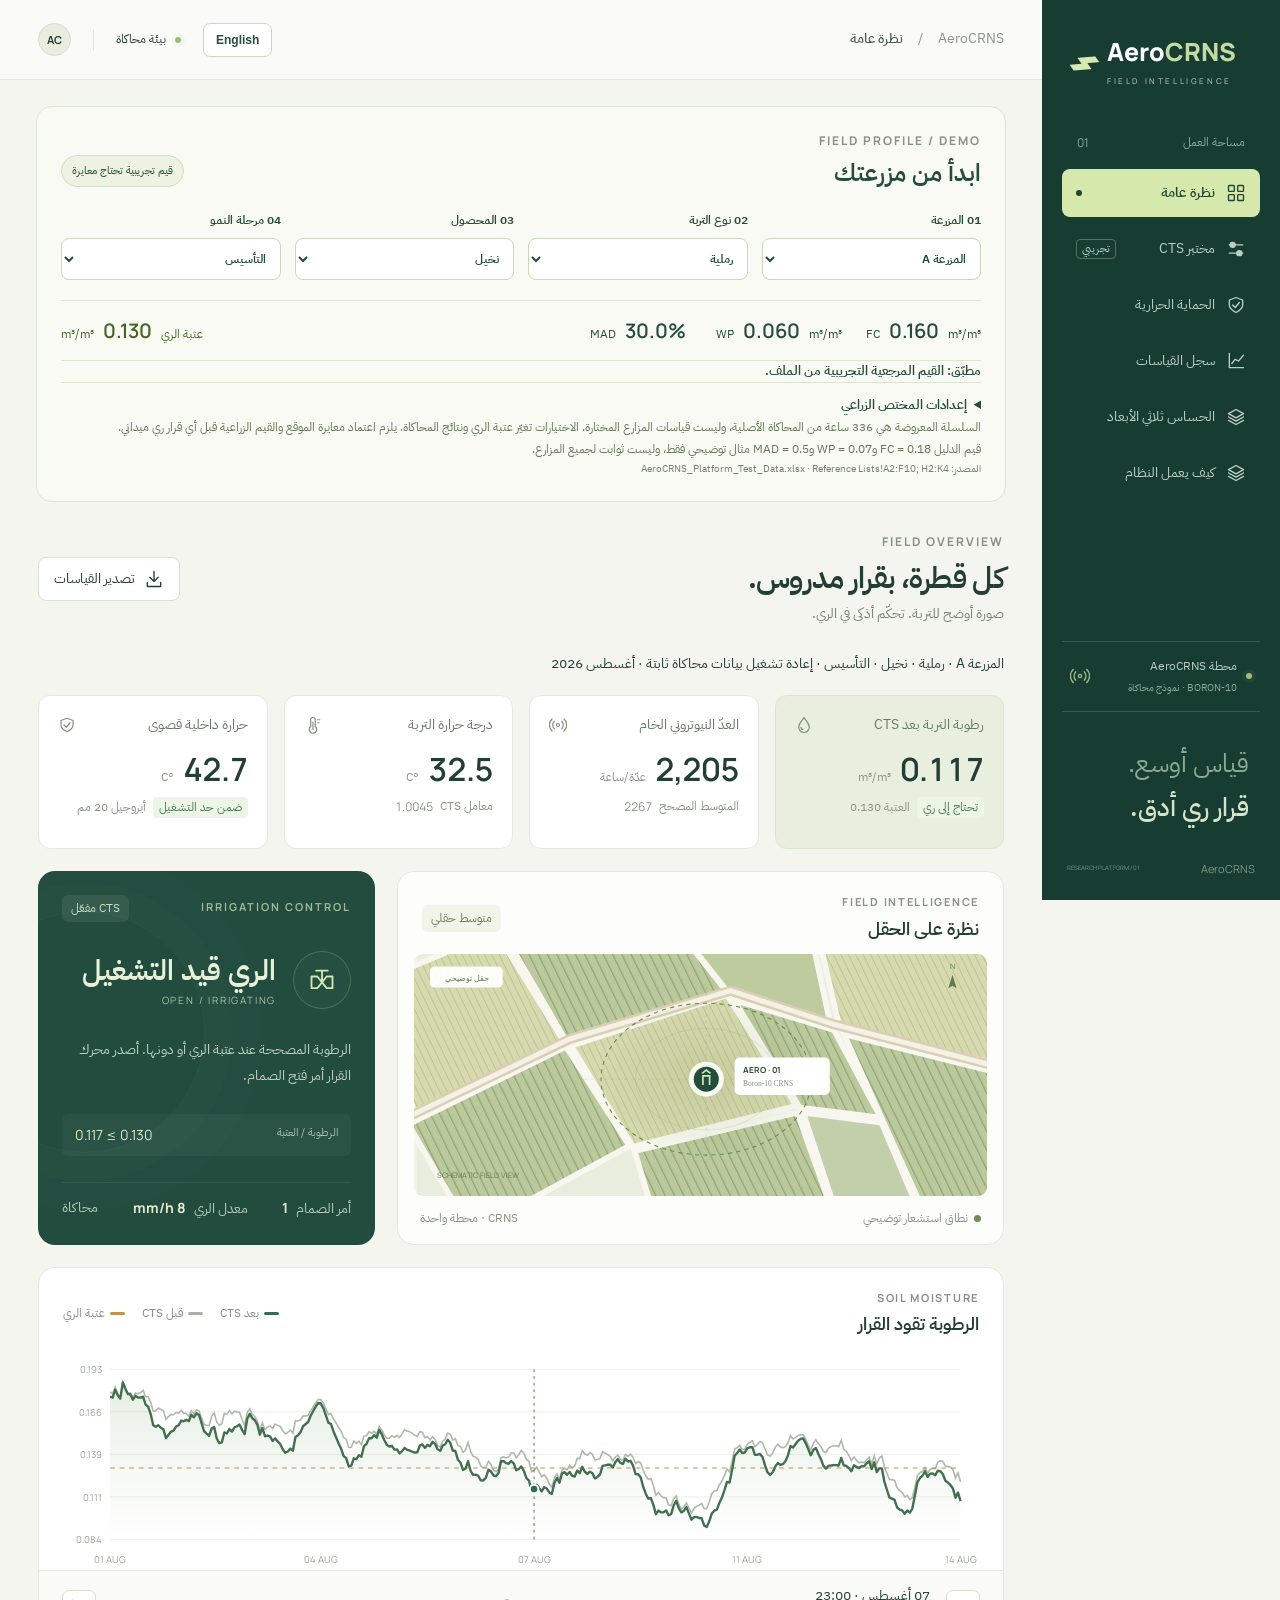
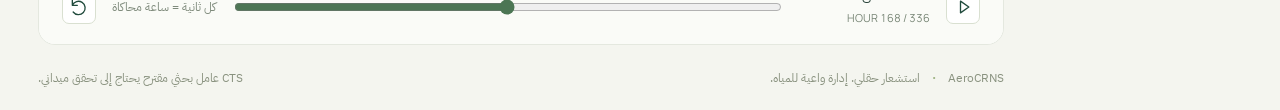
==== platform/index.html @ 58ebf9c6 "Add editable farm soil crop and growth-stage demo profiles" ====
<!DOCTYPE html>
<html lang="ar" dir="rtl">
<head>
<meta charset="UTF-8"><meta name="viewport" content="width=device-width, initial-scale=1.0">
<meta name="theme-color" content="#173e35"><meta name="description" content="AeroCRNS — منصة محاكاة رطوبة التربة، تصحيح CTS، والحماية الحرارية والتحكم الذكي في الري.">
<title>AeroCRNS — غرفة التحكم</title>
<link rel="icon" type="image/svg+xml" href="data:image/svg+xml,%3Csvg xmlns='http://www.w3.org/2000/svg' viewBox='0 0 64 64'%3E%3Crect width='64' height='64' rx='16' fill='%23173e35'/%3E%3Cpath d='M17 44C15 20 37 13 49 15C50 34 36 46 17 44Z' fill='%23c0d893'/%3E%3Cpath d='M16 49L39 26' stroke='%23f6f6ee' stroke-width='3'/%3E%3C/svg%3E">
<link rel="stylesheet" href="style.css"><link rel="stylesheet" href="views.css"><link rel="stylesheet" href="refinements.css">
<link rel="stylesheet" href="i18n.css?v=20260917">
<script src="data.js" defer></script><script src="model.js" defer></script><script src="app.js?v=agronomy-20261006" defer></script>
<link rel="stylesheet" href="agronomy.css?v=20261006">
<script src="agronomy-data.js" defer></script><script src="agronomy.js?v=20261006" defer></script>
<script src="i18n.js?v=agronomy-20261006" defer></script>
</head>
<body>
<aside class="sidebar">
  <a href="#overview" class="brand" aria-label="AeroCRNS الرئيسية"><span class="brand-mark">⌁</span><span dir="ltr">Aero<span>CRNS</span><small>FIELD INTELLIGENCE</small></span></a>
  <div class="workspace-label">مساحة العمل <span>01</span></div>
  <nav aria-label="القائمة الرئيسية">
    <a href="#overview" data-view="overview" class="active"><i data-icon="grid"></i>نظرة عامة<span class="nav-dot"></span></a>
    <a href="#cts" data-view="cts"><i data-icon="sliders"></i>مختبر CTS<span class="tiny-tag">تجريبي</span></a>
    <a href="#thermal" data-view="thermal"><i data-icon="shield"></i>الحماية الحرارية</a>
    <a href="#records" data-view="records"><i data-icon="chart"></i>سجل القياسات</a>
    <a href="#method" data-view="method"><i data-icon="layers"></i>كيف يعمل النظام</a>
  </nav>
  <div class="sidebar-bottom"><div class="sensor-mini"><span class="status-dot"></span><div>محطة AeroCRNS<small>BORON-10 · نموذج محاكاة</small></div><i data-icon="radio"></i></div><p>قياس أوسع.<br><strong>قرار ري أدق.</strong></p><div class="side-foot">AeroCRNS <span>RESEARCH PLATFORM / 01</span></div></div>
</aside>
<div class="shell">
  <header class="topbar"><div class="breadcrumb"><a href="../" aria-label="AeroCRNS website">AeroCRNS</a> <span>/</span> <strong id="crumb">نظرة عامة</strong></div><div class="top-actions"><button id="language-toggle" class="language-toggle" data-i18n-ignore lang="en" aria-label="التبديل إلى الإنجليزية">English</button><span class="simulation-badge"><span class="status-dot"></span>بيئة محاكاة</span><span class="top-divider"></span><span class="avatar">AC</span></div></header>
  <main id="main"><div class="page-heading"><div><p class="eyebrow">FIELD OVERVIEW</p><h1>كل قطرة، بقرار مدروس.</h1><p class="muted">صورة أوضح للتربة. تحكّم أذكى في الري.</p></div><button class="btn" id="export"><i data-icon="download"></i>تصدير القياسات</button></div>
  <div class="context-bar"><div><i data-icon="pin"></i><strong>الحقل التجريبي 01</strong><span class="subtle">تربة رملية طميية · برسيم</span></div><span class="mono">01 — 14 AUG 2026</span></div>
  <section class="metrics" id="metrics"></section>
  <div class="overview-grid"><section class="panel map-panel"><div class="panel-head"><div><p class="eyebrow">FIELD INTELLIGENCE</p><h2>نظرة على الحقل</h2></div><span class="pill">متوسط حقلي</span></div><div id="field-map"></div><div class="map-bottom"><span><b class="legend-dot"></b>نطاق استشعار توضيحي</span><span>CRNS · محطة واحدة</span></div></section><section id="valve" class="valve-card"></section></div>
  <section class="panel trend-panel"><div class="panel-head"><div><p class="eyebrow">SOIL MOISTURE</p><h2>الرطوبة تقود القرار</h2></div><div class="chart-key"><span><b style="background:#376b57"></b>بعد CTS</span><span><b style="background:#a9b2a4"></b>قبل CTS</span><span><b style="background:#c3924e"></b>عتبة الري</span></div></div><div id="chart"></div><div id="timeline"></div></section>
  </main>
  <footer><span>AeroCRNS <b>·</b> استشعار حقلي. إدارة واعية للمياه.</span><span>CTS عامل بحثي مقترح يحتاج إلى تحقق ميداني.</span></footer>
</div>
<div id="toast" role="status"></div>
</body></html>
---- platform/style.css ----
@import url('https://fonts.googleapis.com/css2?family=IBM+Plex+Sans+Arabic:wght@400;450;500;600;700&family=Manrope:wght@400;500;600;700;800&display=swap');
:root{--bg:#f4f5ef;--paper:#fff;--ink:#233e35;--muted:#7a837b;--green:#214b3d;--line:#e4e8df;--lime:#d5e9ac;--sand:#e9e4d2;--orange:#b8813d;--radius:17px}
*{box-sizing:border-box}body{margin:0;background:var(--bg);color:var(--ink);font-family:'IBM Plex Sans Arabic',Tahoma,sans-serif;font-size:16px;line-height:1.6}button,input,select{font:inherit}button,a,input,select{-webkit-tap-highlight-color:transparent}button,a{touch-action:manipulation}button{cursor:pointer}a{color:inherit;text-decoration:none}button:focus-visible,a:focus-visible,input:focus-visible,select:focus-visible{outline:3px solid #a6c575;outline-offset:4px}button{border:0}button:disabled{opacity:.45;cursor:default}svg{vertical-align:middle}.icon{width:20px;height:20px;fill:none;stroke:currentColor;stroke-width:1.6;stroke-linecap:round;stroke-linejoin:round;flex-shrink:0}h1,h2,h3,p{margin:0}h1{font-size:30px;font-weight:600;letter-spacing:-.7px;line-height:1.5}h2{font-size:20px;font-weight:600}h3{font-size:17px;font-weight:600}.muted,.subtle{color:var(--muted)}.mono,.number{font-family:Manrope,'IBM Plex Sans Arabic',sans-serif;direction:ltr;display:inline-block;font-variant-numeric:tabular-nums}.eyebrow{font-family:Manrope,sans-serif;font-size:11px;font-weight:700;letter-spacing:2px;color:#859184;margin-bottom:4px}.sidebar{width:238px;background:#173d33;color:#bdcfc4;position:fixed;right:0;top:0;bottom:0;z-index:20;padding:37px 20px 22px;display:flex;flex-direction:column}.brand{display:flex;align-items:center;gap:10px;margin:0 5px 47px;direction:ltr;color:white;font-family:Manrope,sans-serif;font-weight:800;font-size:25px;line-height:1.2}.brand>span>span{color:#c2dba2}.brand small{display:block;font-size:8px;letter-spacing:2.6px;font-weight:500;margin-top:9px;color:#a4baaa}.brand-mark{font-size:49px;line-height:1;transform:rotate(-35deg);color:#d7e8b3}.workspace-label{font-size:12px;padding:0 15px 17px;color:#8fa99a;display:flex;justify-content:space-between}.workspace-label span{font-family:Manrope}.sidebar nav{display:grid;gap:8px}.sidebar nav a{display:flex;align-items:center;gap:11px;min-height:48px;padding:11px 14px;font-size:14px;border-radius:8px;transition:.2s}.sidebar nav a:hover{background:#ffffff0c;color:white}.sidebar nav a.active{background:#d5e9ac;color:#23432f;font-weight:600}.nav-dot{width:6px;height:6px;border-radius:50%;background:#23432f;margin-right:auto}.tiny-tag{font-size:10px;border:1px solid #547362;border-radius:4px;padding:0 5px;margin-right:auto;white-space:nowrap}.sidebar-bottom{margin-top:auto;padding-top:38px}.sensor-mini{display:flex;gap:9px;align-items:center;padding:15px 8px;border-top:1px solid #3b594b;border-bottom:1px solid #3b594b;font-size:13px}.sensor-mini small{display:block;font-size:9px;color:#8eaa98;margin-top:4px}.sensor-mini>.icon{margin-right:auto;color:#a0ba87}.status-dot{width:6px;height:6px;border-radius:50%;background:#9cbe76;display:inline-block;box-shadow:0 0 0 4px #9cbe7611;flex-shrink:0}.sidebar-bottom p{font-size:26px;line-height:1.7;color:#8ca894;padding:30px 11px}.sidebar-bottom p strong{color:#d6e3c6;font-weight:500}.side-foot{font-family:Manrope;font-size:11px;display:flex;justify-content:space-between;color:#7b9a86;padding:0 5px}.side-foot span{font-size:6px;padding-top:4px}.shell{margin-right:238px}.topbar{height:80px;border-bottom:1px solid var(--line);padding:0 38px;display:flex;justify-content:space-between;align-items:center;background:#fafbf7}.breadcrumb{font-size:13px;color:#8a9389;display:flex;gap:15px}.breadcrumb strong{color:#425749;font-weight:500}.top-actions{display:flex;align-items:center;gap:22px}.simulation-badge{font-size:12px;display:flex;gap:9px;align-items:center}.top-divider{height:22px;width:1px;background:var(--line)}.avatar{background:#e9eddf;width:33px;height:33px;border:1px solid #d5ddce;border-radius:50%;display:grid;place-items:center;font-size:11px;font-family:Manrope;font-weight:700}main{max-width:1640px;margin:auto;padding:30px 38px 0}.page-heading{display:flex;align-items:center;justify-content:space-between;gap:15px;margin-bottom:27px}.page-heading .muted{font-size:14px;margin-top:3px}.btn{display:inline-flex;align-items:center;justify-content:center;gap:9px;background:white;border:1px solid #d9e0d4;border-radius:8px;padding:10px 15px;color:var(--ink);font-size:13px;white-space:nowrap;transition:.2s}.btn:hover{background:#edf2e6;border-color:#b6c6a4}.btn.primary{background:var(--green);color:white;border-color:var(--green)}.context-bar{display:flex;align-items:center;justify-content:space-between;font-size:13px;margin-bottom:20px;gap:12px}.context-bar>div{display:flex;align-items:center;gap:10px}.context-bar strong{font-weight:600}.context-bar .subtle{margin-right:10px}.context-bar .mono{font-size:11px;color:#7f8b7d;letter-spacing:.8px}.metrics{display:grid;grid-template-columns:repeat(4,minmax(0,1fr));gap:16px;margin-bottom:22px}.metric{background:#fff;border:1px solid var(--line);border-radius:12px;padding:18px 19px 15px;min-height:141px}.metric-top{display:flex;justify-content:space-between;align-items:center;font-size:13px;color:#687968;gap:8px}.metric-top .icon{width:18px;height:18px;color:#819375}.metric-value{display:flex;align-items:baseline;gap:9px;margin:9px 0 5px}.metric-value .number{font-size:32px;line-height:1.2;font-weight:600;letter-spacing:-1px}.metric-value small{font-size:12px;color:#899483}.metric-foot{font-size:11px;color:#899483;display:flex;gap:7px;align-items:center}.metric-foot em{font-style:normal;color:#4b795c;background:#edf5e6;border-radius:4px;padding:1px 6px;font-size:10px}.metric.featured{background:#e9efdf;border-color:#dce5cf}.panel{background:var(--paper);border:1px solid var(--line);border-radius:var(--radius);overflow:hidden}.panel-head{padding:21px 24px 16px;display:flex;align-items:center;justify-content:space-between;gap:15px}.panel-head h2{font-size:18px}.panel-head .eyebrow{font-size:10px;letter-spacing:1.7px}.pill{font-size:11px;padding:4px 9px;background:#f0f4e9;color:#6d815b;border-radius:6px;white-space:nowrap}.overview-grid{display:grid;grid-template-columns:minmax(0,1.8fr) minmax(280px,1fr);gap:22px;margin-bottom:22px}.map-panel{background:#fdfefb}.map-panel .panel-head{padding-bottom:10px}#field-map{height:242px;position:relative;background:#f2f4e9;overflow:hidden;margin:0 16px;border-radius:9px}#field-map>svg{height:100%;width:100%}.map-bottom{padding:13px 22px 16px;display:flex;justify-content:space-between;gap:10px;font-size:10px;color:#89917f}.map-bottom>span:first-child{display:flex;align-items:center;gap:6px}.legend-dot{width:7px;height:7px;background:#708c53;border-radius:50%}.valve-card{background:#214c3e;color:#fff;border-radius:var(--radius);padding:24px;position:relative;overflow:hidden;display:flex;flex-direction:column;justify-content:space-between}.valve-card:before{content:'';position:absolute;left:-75px;top:40px;width:240px;height:240px;border:1px solid #ffffff0b;border-radius:50%;box-shadow:0 0 0 28px #ffffff03,0 0 0 58px #ffffff02;pointer-events:none}.valve-head{display:flex;justify-content:space-between;align-items:center}.valve-head .eyebrow{color:#9fb797;font-size:10px}.valve-head .pill{background:#ffffff12;color:#c9ddbc}.valve-main{display:flex;align-items:center;gap:17px;margin:20px 0}.valve-symbol{height:58px;width:58px;border:1px solid #a7c8a344;display:grid;place-items:center;border-radius:50%;background:#ffffff05}.valve-symbol .icon{width:28px;height:28px;color:#d3e6b4}.valve-main h2{font-size:29px;color:#e8f0d7;line-height:1.4}.valve-main p{font-family:Manrope;font-size:10px;letter-spacing:1.8px;color:#a9c3af}.valve-reason{font-size:12px;line-height:1.9;color:#c1d1bf;margin-bottom:15px}.valve-equation{display:flex;justify-content:space-between;font-family:Manrope;background:#ffffff0a;padding:10px 13px;border-radius:6px;font-size:14px;color:#dceac9}.valve-equation small{font-family:'IBM Plex Sans Arabic';font-size:11px;color:#a5bdab}.valve-foot{display:flex;justify-content:space-between;gap:10px;margin-top:16px;padding-top:14px;border-top:1px solid #ffffff16;font-size:11px;color:#b7cbb7}.valve-foot b{color:#e3edcf;font-family:Manrope;margin-right:5px}.trend-panel{margin-bottom:24px}.chart-key{display:flex;gap:17px;font-size:11px;color:#85907e}.chart-key span{display:flex;align-items:center;gap:5px}.chart-key b{width:15px;height:3px;border-radius:2px}.chart-wrap{position:relative;margin:0 20px;direction:ltr}.chart-wrap svg{width:100%;height:215px;display:block}.chart-tip{position:absolute;top:15px;right:30px;font-size:12px;color:var(--ink);background:#fff;border:1px solid #dbe4d4;padding:9px;border-radius:8px;pointer-events:none;box-shadow:0 5px 20px #23432f12;direction:rtl;z-index:2}.timeline{background:#fafbf7;border-top:1px solid var(--line);padding:14px 23px;display:flex;gap:16px;align-items:center}.icon-btn{width:34px;height:34px;border:1px solid #d9e0d1;display:grid;place-items:center;background:#fff;color:var(--green);border-radius:7px;flex-shrink:0}.timeline input{flex:1;min-width:40px;accent-color:#4c7654;direction:ltr}.timeline-label{font-size:11px;white-space:nowrap;min-width:130px}.timeline-label .mono{font-size:11px;color:#788676}.timeline small{font-size:10px;color:#7f8b7c;white-space:nowrap}footer{max-width:1640px;margin:auto;padding:0 38px 22px;display:flex;justify-content:space-between;gap:20px;font-size:10px;color:#89927f}footer b{padding:0 9px;color:#9db282}#toast{position:fixed;bottom:25px;left:25px;z-index:100;padding:14px 20px;color:white;background:#173e35;border:1px solid #668b64;border-radius:10px;font-size:14px;box-shadow:0 8px 30px #173e3522;opacity:0;transform:translateY(20px);transition:.2s;pointer-events:none}#toast.show{opacity:1;transform:translateY(0)}
@media(min-width:1600px){main{padding-top:36px}.metric{min-height:154px}#field-map{height:290px}.chart-wrap svg{height:245px}}
@media(max-width:1150px){.sidebar{width:210px;padding-left:14px;padding-right:14px}.shell{margin-right:210px}main{padding:25px 25px 0}.topbar{padding:0 25px}.overview-grid{grid-template-columns:1.35fr 1fr}.metric{padding:15px 13px}.metric-value .number{font-size:28px}.metric-top{font-size:12px}.valve-card{padding:20px}footer{padding:0 25px 22px}.context-bar .subtle{display:none}}
@media(max-width:850px){.sidebar{width:78px;padding:24px 10px}.brand{font-size:0;margin:0 auto 35px}.brand small,.brand>span:nth-child(2),.workspace-label,.sidebar nav a span,.sidebar-bottom{display:none}.brand-mark{font-size:40px}.sidebar nav a{font-size:0;justify-content:center;padding:14px 10px}.sidebar nav a .icon{width:23px;height:23px}.shell{margin-right:78px}.metrics{grid-template-columns:repeat(2,1fr)}.overview-grid{grid-template-columns:1.3fr 1fr;gap:15px}.valve-card{padding:17px}.valve-main{gap:10px}.valve-main h2{font-size:23px}.valve-symbol{width:46px;height:46px}.panel-head{padding:18px}.chart-key{gap:10px}.timeline small{display:none}h1{font-size:27px}}
@media(max-width:640px){body{padding-bottom:66px}.sidebar{width:auto;left:0;top:auto;bottom:0;height:64px;padding:4px 6px;border-top:1px solid #365748}.brand{display:none}.sidebar nav{display:flex;justify-content:space-around;width:100%;gap:0}.sidebar nav a{flex-direction:column;gap:2px;font-size:9px!important;min-height:52px;padding:5px 6px;border-radius:6px}.sidebar nav a .icon{height:20px;width:20px}.shell{margin:0}.topbar{height:61px;padding:0 18px}.top-actions{gap:12px}.breadcrumb{font-size:11px;gap:8px}.simulation-badge{font-size:10px}.avatar{height:28px;width:28px}.top-divider{display:none}main{padding:22px 16px 0}.page-heading{margin-bottom:20px;align-items:flex-start}h1{font-size:23px}.page-heading .muted{font-size:12px}.eyebrow{font-size:9px}.page-heading .btn{font-size:0;padding:10px}.page-heading .btn .icon{width:18px;height:18px}.context-bar{font-size:11px}.context-bar .mono{font-size:9px}.metrics{gap:10px;margin-bottom:15px}.metric{min-height:130px;padding:14px}.metric-value .number{font-size:28px}.metric-foot{font-size:10px}.overview-grid{grid-template-columns:1fr}.map-panel{order:0}.valve-card{padding:20px}.valve-main{margin:16px 0}.valve-card:before{left:10px}.chart-key{font-size:9px;gap:8px}.trend-panel .panel-head{align-items:flex-start;flex-direction:column;gap:10px}.chart-wrap{margin:0 8px}.chart-wrap svg{height:205px}.timeline{padding:12px;gap:9px}.timeline-label{min-width:105px;font-size:10px}.timeline-label .mono{font-size:10px}footer{padding:0 18px 17px;flex-direction:column;gap:5px}.panel-head h2{font-size:18px}#field-map{height:225px}#toast{left:15px;right:15px;bottom:80px}}
---- platform/views.css ----
.notice{display:flex;align-items:center;gap:14px;background:#eef1e1;border:1px solid #e0e6cb;border-radius:10px;padding:15px 20px;margin-bottom:24px;font-size:14px;color:#6c754b}.notice strong{font-weight:600;margin-left:12px}.notice span{display:inline}.muted-notice{background:#ecefe6;border-color:#e2e6db;color:#77816d}.lab-grid{display:grid;grid-template-columns:300px minmax(0,1fr);gap:22px;margin-bottom:25px;align-items:start}.controls-panel{position:sticky;top:20px}.controls-body{padding:0 23px 23px}.section-caption{font-size:14px;font-weight:600;margin:6px 0 16px}.control{display:block;margin-bottom:19px}.control>span{display:flex;align-items:center;justify-content:space-between;gap:12px;font-size:14px;margin-bottom:8px}.control output{font-size:13px;background:#f3f5ee;padding:2px 7px;border-radius:5px}.control input{display:block;width:100%;accent-color:#557d51;direction:ltr}.help{font-size:12px;color:#89917e;line-height:1.9}.select-label{display:flex;align-items:center;justify-content:space-between;font-size:14px;margin:19px 0 2px;gap:15px}select{border:1px solid #dce2d2;border-radius:7px;background:#f9faf5;color:#456041;padding:7px 10px;font-size:14px;max-width:100%}.control-divider{height:1px;background:var(--line);margin:24px 0}.switch{display:inline-flex;cursor:pointer}.switch input{position:absolute;opacity:0;width:40px;height:24px;margin:0}.switch>span{width:40px;height:23px;border-radius:20px;background:#c9d0c1;position:relative;pointer-events:none}.switch>span:before{content:'';position:absolute;width:17px;height:17px;border-radius:50%;background:white;top:3px;left:3px;transition:.2s}.switch input:checked+span{background:#63814c}.switch input:checked+span:before{left:20px}.switch input:focus-visible+span{outline:3px solid #adc38c;outline-offset:3px}.threshold-box{background:#f0f3e6;border-radius:9px;margin-top:17px;padding:15px;text-align:center;display:flex;flex-direction:column}.threshold-box>span{font-size:14px;color:#718365}.threshold-box strong{font-size:30px;margin:4px 0}.threshold-box code{font-size:11px;color:#8b957f}.compare-card{border:1px solid var(--line);background:#fff;border-radius:var(--radius);overflow:hidden;margin-bottom:16px}.comparison{display:flex;gap:15px;padding:15px 25px 24px;align-items:center}.comparison>div{flex:1;display:flex;flex-direction:column;align-items:center;gap:8px}.comparison>div>span{font-size:14px;color:#89947c}.comparison strong{font-size:42px;font-weight:600;letter-spacing:-1px;line-height:1.3}.comparison small{font-size:12px;color:#87977d}.comparison .after{color:#3e7148}.comparison .after small{color:#5f8954;background:#eef5e5;padding:2px 10px;border-radius:5px}.comparison-arrow{color:#a0af91}.comparison-summary{padding:12px 24px;background:#f9faf5;border-top:1px solid var(--line);display:flex;justify-content:space-between;gap:15px;font-size:12px;color:#7e8b72}.comparison-summary b{color:#567448;margin-right:6px}.mini-metrics{display:grid;grid-template-columns:repeat(3,minmax(0,1fr));gap:12px;margin-bottom:20px}.mini-metrics .metric{padding:14px;min-height:127px}.mini-metrics .number{font-size:26px}.mini-metrics .metric-value{flex-wrap:wrap;gap:3px}.pipeline{direction:ltr;display:grid;grid-template-columns:repeat(5,1fr);padding:0 20px 20px;gap:9px}.pipeline>div{background:#f2f5ec;border:1px solid #e8eddf;padding:10px;text-align:center;border-radius:7px;display:flex;flex-direction:column;gap:5px;font-family:Manrope}.pipeline small{font-size:11px;color:#8a967f}.pipeline strong{font-size:13px;font-weight:600;color:#3c6348}.pipeline>div:last-child{background:#284f3e}.pipeline>div:last-child strong{color:#d6e9b1}.padded{padding:0 24px 15px}.thermal-grid{display:grid;grid-template-columns:1.2fr 1fr;gap:24px;margin-bottom:24px}.thermal-visual{background:radial-gradient(ellipse at center,#eef1e2,transparent 65%);padding:10px 0 28px}.thermal-rings{position:relative;width:340px;height:340px;margin:10px auto}.ring{position:absolute;border-radius:50%;left:50%;top:50%;transform:translate(-50%,-50%)}.r1{width:310px;height:310px;background:repeating-conic-gradient(#dce7c755 0deg 1deg,transparent 1deg 4deg);border:1px solid #cbd8b5}.r2{width:266px;height:266px;background:#dce7c7;border:1px solid #bfcda8}.r3{width:222px;height:222px;background:#64816b;border:13px solid #355d49;box-shadow:0 0 0 5px #eff3e5}.r4{width:176px;height:176px;background:#f5f4e9;border:1px solid #b4c4a5}.thermal-core{position:absolute;inset:96px 75px;display:flex;flex-direction:column;align-items:center;justify-content:center;gap:4px}.thermal-core .icon{color:#739164;width:23px;height:23px}.thermal-core strong{font-size:42px;color:#3a6445}.thermal-core small{font-size:11px;color:#8c977e}.thermal-label{position:absolute;right:0;top:32px;background:white;border:1px solid #e3e8d9;padding:7px 10px;border-radius:6px;font-family:Manrope;font-size:9px;color:#8b987a;letter-spacing:1px}.thermal-label b{font-size:14px;color:#526d45}.thermal-legend{display:flex;justify-content:center;gap:18px;font-size:12px;color:#859278}.thermal-legend>span{display:flex;align-items:center;gap:6px}.thermal-legend b{display:inline-block;width:7px;height:7px;border-radius:50%}.thickness-choice{padding:22px;border-top:1px solid var(--line)}.thickness-choice p{font-size:14px;margin-bottom:15px}.thickness-choice>div{display:flex;gap:10px}.thickness-choice button{flex:1;background:#f6f7f0;border:1px solid #e1e7d7;border-radius:7px;padding:10px;font-family:Manrope;font-size:18px;color:#7b896e}.thickness-choice button small{display:block;font-size:10px}.thickness-choice button.selected{background:#284f3d;color:#e0edc8;border-color:#284f3d}.thermal-result{padding:25px 28px;background:#244d3d;border-radius:var(--radius);color:#e4edd6;margin-bottom:20px}.thermal-result .eyebrow{color:#a1b18e;font-size:11px}.thermal-result h2{font-size:22px}.big-temperature{font-size:66px;line-height:1.6;letter-spacing:-2px;font-weight:500}.big-temperature small{font-size:25px;letter-spacing:0;color:#a4bb96;margin-left:6px}.temp-scale{position:relative;height:7px;border-radius:10px;background:#ffffff17;direction:ltr}.temp-scale>div{height:100%;border-radius:10px;background:#c6d8a4}.temp-scale i{position:absolute;left:50%;height:17px;width:2px;background:#e3c496;top:-5px}.scale-labels{display:flex;justify-content:space-between;font-size:10px;color:#b1c1a4;direction:ltr;margin-top:10px;font-family:Manrope}.thermal-note{font-size:13px;margin-top:20px;color:#b9caae}.thermal-table{padding-bottom:5px}table{border-collapse:collapse;width:100%;font-size:14px}td,th{text-align:right;padding:12px 20px;border-bottom:1px solid #edf0e7}th{font-weight:500;background:#fafbf7;color:#8b947e;font-size:12px}td.mono{display:table-cell}.state-chip{padding:3px 9px;background:#eff1e9;color:#89917e;font-size:11px;border-radius:5px;white-space:nowrap}.state-chip.ok{color:#527146;background:#edf3e3}.state-chip.warn{color:#a7824b;background:#f6f0e2}.selected-row{background:#f1f5e9}.thermal-bottom{display:grid;grid-template-columns:1fr 1fr 1.3fr;gap:20px;margin-bottom:25px}.detail-stat{padding:23px}.detail-stat>span{font-size:14px;color:#78866b}.detail-stat>strong{font-size:34px;display:block;margin:12px 0 7px}.detail-stat strong small{font-size:16px;color:#849477}.detail-stat h3{font-family:Manrope;font-size:19px;margin:18px 0 10px}.detail-stat p{font-size:13px;color:#929a88;line-height:1.9}.table-scroll{overflow:auto}.records-table{white-space:nowrap;font-family:Manrope,'IBM Plex Sans Arabic';font-size:13px}.records-table td,.records-table th{padding:13px 17px}.records-table th{font-family:'IBM Plex Sans Arabic';font-size:12px}.table-time{background:none;color:#617c50;padding:0;font-family:'IBM Plex Sans Arabic';font-size:13px}.table-time:hover{text-decoration:underline}.pagination{display:flex;align-items:center;justify-content:space-between;padding:18px 23px;color:#859478;font-size:13px;gap:15px}.pagination>div{display:flex;gap:10px}.empty{text-align:center!important;padding:45px!important}.method-grid{display:grid;grid-template-columns:1.5fr 1fr;gap:22px;margin-bottom:22px;align-items:start}.flow-step{display:flex;gap:15px;padding:27px 22px;border-bottom:1px solid var(--line);position:relative}.flow-step:last-child{border:0}.step-number{font-family:Manrope;font-size:11px;color:#aab69c;padding-top:10px}.step-icon{width:36px;height:36px;border:1px solid #e1e8d8;border-radius:9px;display:grid;place-items:center;flex-shrink:0;color:#728b61;background:#f8faf3}.flow-step>div:last-child{min-width:0}.flow-step h2{font-size:19px}.flow-step p{font-size:14px;color:#87937c;line-height:1.9;margin:10px 0}.flow-step code{display:block;font-size:12px;background:#f4f6ee;padding:12px;color:#627653;border-radius:7px;overflow-wrap:anywhere}.method-notes{display:grid;gap:18px}.note-card{padding:24px}.note-card h2{font-size:19px;margin-top:12px}.note-card p{font-size:14px;color:#8a9380;line-height:1.9;margin-top:12px}.sources-card{margin-bottom:25px}.source-list{padding:0 24px 20px;display:grid;gap:18px}.source-list>div{display:flex;gap:15px;align-items:start}.source-list>div>span{font-size:12px;font-family:Manrope;color:#a2b18c}.source-list b{font-size:13px;font-weight:500;overflow-wrap:anywhere}.source-list small{display:block;font-size:13px;color:#8e9983;margin-top:5px}.sensor-grid{display:grid;grid-template-columns:minmax(0,1.9fr) minmax(260px,1fr);gap:22px;margin-bottom:24px;align-items:stretch}.scene-panel{display:flex;flex-direction:column}.scene-panel iframe{border:0;width:100%;min-height:520px;flex:1;background:#e9edde}.scene-bottom{padding:15px 20px;display:flex;justify-content:space-between;gap:15px;font-size:12px;color:#89977c}.layer-list{padding:0 18px}.layer-button{display:flex;align-items:center;gap:12px;padding:14px 10px;border-bottom:1px solid var(--line);width:100%;text-align:right;background:#fff;color:#526b49;border-radius:6px}.layer-button:hover,.layer-button.chosen{background:#f0f5e7}.layer-button>span{width:29px;height:29px;border-radius:50%;display:grid;place-items:center;font-size:10px;font-family:Manrope;color:white;text-shadow:0 1px 2px #314d28}.layer-button>div{flex:1}.layer-button strong{font-size:14px;font-weight:500}.layer-button small{display:block;font-family:Manrope;font-size:11px;color:#9baa8e}.layer-button>.icon{height:16px;width:16px;opacity:.5}.full{display:flex;width:calc(100% - 36px);margin:18px}.layers-panel .help{font-size:12px}
/* Readable Arabic working labels; compact metadata stays secondary. */
.sidebar nav a{font-size:14px}.metric-top,.context-bar,.btn,.valve-reason,.valve-foot,.timeline-label,.breadcrumb{font-size:14px}.metric-foot,.pill,.chart-key,.simulation-badge,.map-bottom,.timeline small,footer{font-size:12px}.metric-foot em{font-size:12px}.metric{min-height:154px}.metric-value{margin:13px 0 9px}.metric-value small{font-size:12px}.metric-foot{flex-wrap:wrap}.valve-main{margin:18px 0}.valve-reason{line-height:1.85}.valve-foot{flex-wrap:wrap}.eyebrow{font-size:12px}.panel-head .eyebrow{font-size:11px}.valve-head .eyebrow{font-size:11px}.workspace-label{font-size:12px}.tiny-tag{font-size:11px}.sidebar-bottom .sensor-mini{font-size:12px}.sidebar-bottom .sensor-mini small{font-size:10px}.chart-key{flex-wrap:wrap}.lab-results .panel-head{flex-wrap:wrap}.thermal-grid,.method-grid,.sensor-grid{min-width:0}.lab-results{min-width:0}.records-table{margin-bottom:0}main>section.panel:last-child{margin-bottom:24px}
@media(max-width:1200px){.lab-grid{grid-template-columns:275px minmax(0,1fr);gap:16px}.mini-metrics{grid-template-columns:repeat(2,1fr)}.mini-metrics .metric:last-child{grid-column:span 2}.mini-metrics .metric:last-child .metric-value{margin:9px 0}.lab-results .timeline small{display:none}.compare-card .panel-head{align-items:flex-start}.comparison strong{font-size:34px}.comparison-summary{flex-direction:column;gap:5px}.pipeline{grid-template-columns:repeat(3,1fr)}.sensor-grid{grid-template-columns:minmax(0,1.5fr) 270px}.scene-panel iframe{min-height:580px}}
@media(max-width:1000px){.lab-grid{grid-template-columns:1fr}.controls-panel{position:static}.controls-body{display:grid;grid-template-columns:1fr 1fr;gap:4px 25px}.controls-body>.section-caption,.controls-body>.control-divider,.controls-body>.help,.controls-body>.threshold-box{grid-column:1/-1}.controls-body>.section-caption{margin:5px 0 15px}.controls-body>.select-label{align-self:start;margin:0}.controls-body>.control-divider{margin:15px 0}.controls-body>.threshold-box{flex-direction:row;align-items:center;justify-content:space-between;gap:15px}.mini-metrics{grid-template-columns:repeat(3,1fr)}.mini-metrics .metric:last-child{grid-column:auto}.thermal-grid{grid-template-columns:1fr 1fr;gap:15px}.thermal-rings{width:290px;height:310px;transform:scale(.87);margin:0 auto}.thermal-legend{gap:9px;font-size:11px}.thermal-result{padding:22px}.thermal-bottom{gap:12px}.detail-stat{padding:18px}.method-grid{grid-template-columns:1fr}.method-notes{grid-template-columns:repeat(3,1fr);gap:12px}.note-card{padding:18px}.note-card p{font-size:13px}.sensor-grid{grid-template-columns:1fr}.scene-panel iframe{min-height:430px}.layer-list{display:grid;grid-template-columns:1fr 1fr;gap:0 10px}.scene-bottom{font-size:11px}}
@media(max-width:640px){.notice{align-items:start;font-size:13px;padding:13px;gap:10px}.notice strong,.notice span{display:block}.controls-body{display:block;padding:0 20px 20px}.controls-body>.threshold-box{display:flex;flex-direction:column;gap:0}.control>span,.select-label{font-size:14px}.select-label{margin:15px 0!important}.controls-body>.section-caption{margin-top:15px}.mini-metrics{gap:10px;grid-template-columns:repeat(2,1fr)}.mini-metrics .metric:last-child{grid-column:span 2}.comparison{padding:10px 14px 20px;gap:10px}.comparison>div>span{font-size:12px}.comparison strong{font-size:35px}.compare-card .panel-head{padding:18px 16px}.compare-card .panel-head h2{font-size:17px}.comparison-summary{font-size:12px}.mini-metrics .number{font-size:28px}.pipeline{padding:0 15px 15px}.thermal-grid{grid-template-columns:1fr}.thermal-rings{transform:none;width:330px;height:330px;max-width:100%;margin:10px auto}.thermal-bottom{grid-template-columns:1fr}.detail-stat>strong{margin:5px 0}.thermal-legend{font-size:12px}.method-notes{grid-template-columns:1fr}.note-card{padding:23px}.note-card p{font-size:14px}.flow-step{gap:10px;padding:23px 15px}.step-number{display:none}.flow-step code{font-size:11px}.flow-step h2{font-size:18px}.flow-step p{font-size:14px}.source-list{padding:0 18px 20px}.source-list b{font-size:12px}.layer-list{grid-template-columns:1fr}.scene-panel iframe{min-height:370px}.scene-bottom{flex-direction:column;gap:5px;font-size:12px}.context-bar{font-size:12px}.metric-top{font-size:13px}.metric-foot,.metric-foot em{font-size:11px}.metric{min-height:151px}.valve-foot{font-size:12px}.valve-main h2{font-size:27px}.timeline-label{font-size:11px}.sidebar nav a{font-size:0!important}.sidebar nav a .icon{height:23px;width:23px}.sidebar nav{align-items:center}.sidebar nav a{min-height:48px;padding:8px 13px}.sidebar nav a.active:after{content:'';height:3px;width:3px;background:currentColor;border-radius:50%;margin-top:3px}.breadcrumb{font-size:12px}.pagination{padding:15px}.pagination .btn{font-size:12px}.records-table th{font-size:13px}.table-time{font-size:14px}footer{font-size:11px}.thermal-core strong{font-size:40px}}
@media(prefers-reduced-motion:reduce){*{scroll-behavior:auto!important;transition:none!important}}
---- platform/refinements.css ----
#field-map>svg{direction:ltr}.sidebar nav a[data-view="overview"]{--short:'الرئيسية'}.sidebar nav a[data-view="cts"]{--short:'CTS'}.sidebar nav a[data-view="thermal"]{--short:'الحماية'}.sidebar nav a[data-view="records"]{--short:'السجل'}.sidebar nav a[data-view="sensor"]{--short:'الحساس'}.sidebar nav a[data-view="method"]{--short:'المنهجية'}
@media(max-width:640px){.sidebar nav a:after,.sidebar nav a.active:after{content:var(--short);display:block;width:auto;height:auto;border:0;background:none;border-radius:0;margin:0;font-size:10px;font-family:'IBM Plex Sans Arabic',Tahoma,sans-serif}.sidebar nav a{padding:6px 8px;gap:3px;min-width:45px}.sidebar{height:68px}.sidebar nav a .icon{width:20px;height:20px}.scene-panel .panel-head{align-items:flex-start;flex-wrap:wrap}.thermal-rings{transform:scale(.95)}}
---- platform/i18n.css ----
.language-toggle{border:1px solid #ccd8c5;background:#fff;color:#234f40;border-radius:7px;padding:7px 12px;font:600 12px Arial,Tahoma,sans-serif;cursor:pointer;white-space:nowrap;min-height:34px}
.language-toggle:hover{background:#edf2e7}.language-toggle:focus-visible{outline:3px solid #a7bd87;outline-offset:2px}
html[lang=en] body{font-family:Manrope,Arial,sans-serif}
html[lang=en] .sidebar{right:auto;left:0}
html[lang=en] .shell{margin-right:0;margin-left:238px}
html[lang=en] .nav-dot,html[lang=en] .tiny-tag,html[lang=en] .sensor-mini>.icon{margin-right:0;margin-left:auto}
html[lang=en] .context-bar .subtle{margin-right:0;margin-left:10px}
html[lang=en] .valve-foot b{margin-right:0;margin-left:5px}
html[lang=en] .chart-tip{direction:ltr;text-align:left}
html[lang=en] .notice strong{margin-left:0;margin-right:12px}
html[lang=en] th,html[lang=en] td{text-align:left}
html[lang=en] .comparison-arrow{transform:rotate(180deg)}
html[lang=en] .metric-top,html[lang=en] .metric-foot{font-size:12px}
html[lang=en] .layer-button strong{font-size:13px}
html[lang=en] .layer-button{text-align:left}
html[lang=en] .page-heading h1{line-height:1.35}
html[lang=en] .sidebar nav a[data-view=overview]{--short:'Home'}
html[lang=en] .sidebar nav a[data-view=cts]{--short:'CTS'}
html[lang=en] .sidebar nav a[data-view=thermal]{--short:'Thermal'}
html[lang=en] .sidebar nav a[data-view=records]{--short:'Log'}
html[lang=en] .sidebar nav a[data-view=sensor]{--short:'Sensor'}
html[lang=en] .sidebar nav a[data-view=method]{--short:'Method'}
html[lang=en] .modes button{font-family:Arial,sans-serif}
html[lang=en] .identity{text-align:right}
html[lang=en] .actions{max-width:290px}
@media(max-width:1150px){html[lang=en] .shell{margin-left:210px}}
@media(max-width:850px){html[lang=en] .shell{margin-left:78px}}
@media(max-width:640px){html[lang=en] .shell{margin:0}html[lang=en] .sidebar{left:0;right:0}.top-actions{gap:8px}.language-toggle{font-size:11px;padding:6px 9px}.top-actions .top-divider,.top-actions .avatar{display:none}html[lang=en] .breadcrumb{font-size:10px}html[lang=en] .page-heading h1{font-size:25px}html[lang=en] .context-bar>div{flex-wrap:wrap}html[lang=en] .sidebar nav a:after{font-family:Arial,sans-serif}}
@media(max-width:520px){html[lang=en] .modes button{font-size:10px;padding:8px 5px}html[lang=en] .actions{max-width:270px}html[lang=en] .actions button{font-size:9px;padding:7px 6px}}
---- platform/agronomy.css ----
.agronomy{margin:26px 36px 0;padding:24px;background:#f8faf3;border:1px solid #dce4d3;border-radius:16px;color:#254c3d}.ag-heading{display:flex;justify-content:space-between;gap:16px;align-items:center}.ag-heading h2{margin:3px 0 18px;font-size:24px}.ag-badge{font-size:11px;border:1px solid #d4ddc8;padding:6px 10px;border-radius:20px;background:#edf2e2}.ag-selects{display:grid;grid-template-columns:repeat(4,minmax(0,1fr));gap:14px}.agronomy label{display:flex;flex-direction:column;gap:8px;font-size:12px;font-weight:600}.agronomy select,.agronomy input{width:100%;min-width:0;font:inherit;border:1px solid #cad6c0;border-radius:8px;background:white;padding:10px;color:#214b3b}.agronomy :is(select,input,button,summary):focus-visible{outline:2px solid #507b49;outline-offset:3px}.ag-values{display:flex;flex-wrap:wrap;gap:12px 24px;margin-top:20px;padding:16px 0;border-block:1px solid #dce4d3;font-size:12px}.ag-values b{font:600 20px Manrope,sans-serif;margin:0 6px}.ag-trigger{margin-inline-start:auto;color:#446625}.ag-status{font-size:13px;font-weight:600}.agronomy details{border-top:1px solid #dce4d3;padding-top:12px}.agronomy summary{cursor:pointer;font-size:13px;font-weight:600}.agronomy form p,.ag-note{font-size:12px;line-height:1.9;color:#64765a}.ag-edit{display:flex;flex-wrap:wrap;align-items:end;gap:12px}.ag-edit label{flex:1;min-width:130px}.ag-edit .btn{min-height:42px}.ag-source{display:block;font-size:10px;overflow-wrap:anywhere;color:#74816d}.agronomy #ag-error{color:#9a432f}.agronomy~main[hidden]{display:none!important}@media(max-width:850px){.agronomy{margin:18px 18px 0;padding:18px}.ag-selects{grid-template-columns:repeat(2,minmax(0,1fr))}.ag-heading{align-items:flex-start}.ag-badge{max-width:150px}.ag-trigger{margin-inline-start:0}}@media(max-width:450px){.ag-selects{grid-template-columns:1fr}.ag-heading{display:block}.ag-badge{display:inline-block;margin-bottom:16px;max-width:none}.ag-values{gap:14px}.ag-heading h2{margin-bottom:10px}}
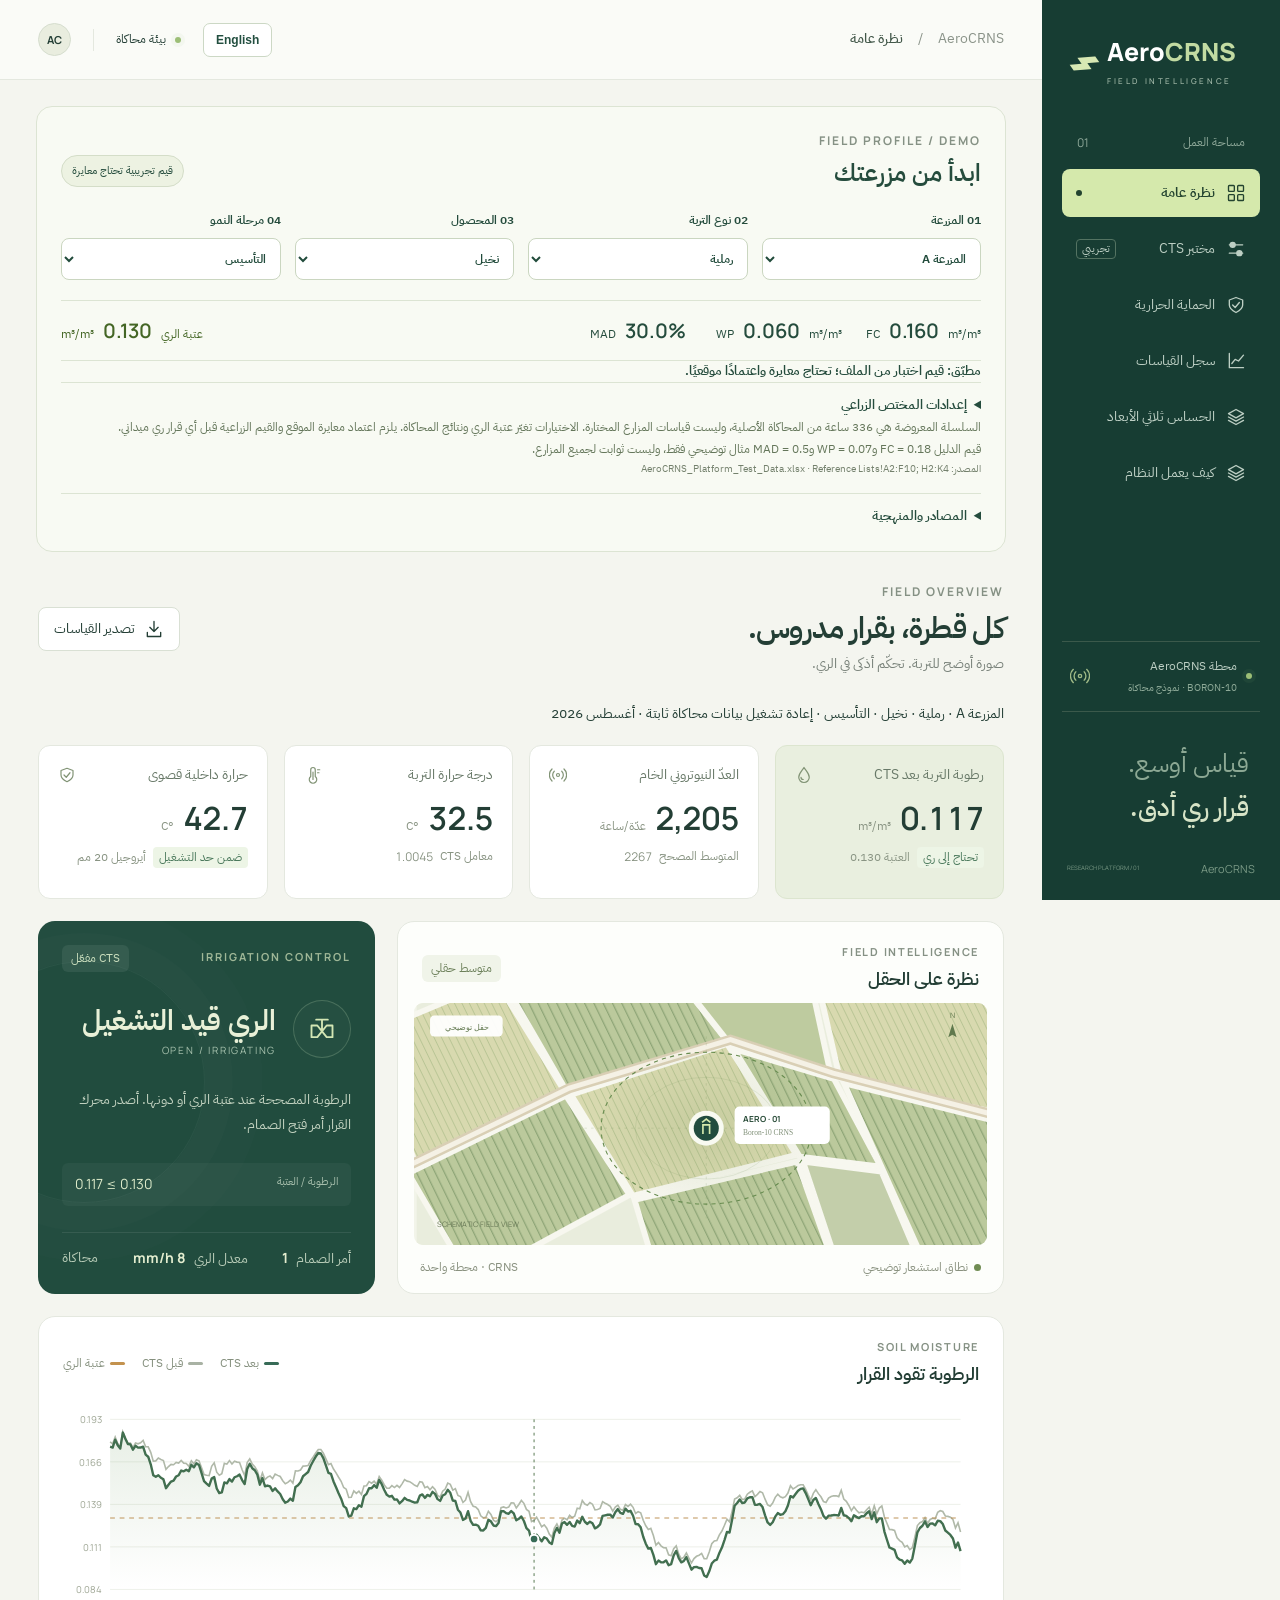
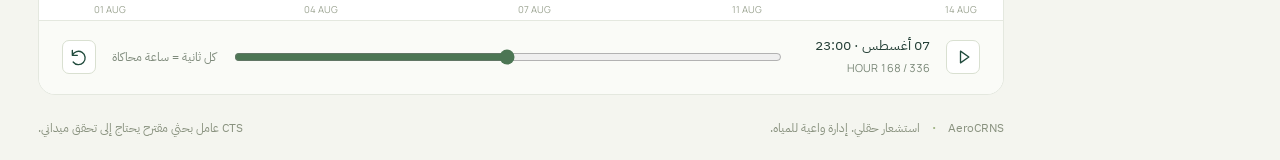
==== commit 6c7ce73c: "Add ten agricultural test cases and platform reference sources" ====
--- a/platform/index.html
+++ b/platform/index.html
@@ -7,10 +7,10 @@
 <link rel="icon" type="image/svg+xml" href="data:image/svg+xml,%3Csvg xmlns='http://www.w3.org/2000/svg' viewBox='0 0 64 64'%3E%3Crect width='64' height='64' rx='16' fill='%23173e35'/%3E%3Cpath d='M17 44C15 20 37 13 49 15C50 34 36 46 17 44Z' fill='%23c0d893'/%3E%3Cpath d='M16 49L39 26' stroke='%23f6f6ee' stroke-width='3'/%3E%3C/svg%3E">
 <link rel="stylesheet" href="style.css"><link rel="stylesheet" href="views.css"><link rel="stylesheet" href="refinements.css">
 <link rel="stylesheet" href="i18n.css?v=20260917">
-<script src="data.js" defer></script><script src="model.js" defer></script><script src="app.js?v=agronomy-20261006" defer></script>
-<link rel="stylesheet" href="agronomy.css?v=20261006">
-<script src="agronomy-data.js" defer></script><script src="agronomy.js?v=20261006" defer></script>
-<script src="i18n.js?v=agronomy-20261006" defer></script>
+<script src="data.js" defer></script><script src="model.js" defer></script><script src="app.js?v=agronomy-20261007" defer></script>
+<link rel="stylesheet" href="agronomy.css?v=20261007">
+<script src="agronomy-data.js?v=20261007" defer></script><script src="agronomy.js?v=20261007" defer></script>
+<script src="i18n.js?v=agronomy-20261007" defer></script>
 </head>
 <body>
 <aside class="sidebar">
--- a/platform/agronomy.css
+++ b/platform/agronomy.css
@@ -1 +1,3 @@
 .agronomy{margin:26px 36px 0;padding:24px;background:#f8faf3;border:1px solid #dce4d3;border-radius:16px;color:#254c3d}.ag-heading{display:flex;justify-content:space-between;gap:16px;align-items:center}.ag-heading h2{margin:3px 0 18px;font-size:24px}.ag-badge{font-size:11px;border:1px solid #d4ddc8;padding:6px 10px;border-radius:20px;background:#edf2e2}.ag-selects{display:grid;grid-template-columns:repeat(4,minmax(0,1fr));gap:14px}.agronomy label{display:flex;flex-direction:column;gap:8px;font-size:12px;font-weight:600}.agronomy select,.agronomy input{width:100%;min-width:0;font:inherit;border:1px solid #cad6c0;border-radius:8px;background:white;padding:10px;color:#214b3b}.agronomy :is(select,input,button,summary):focus-visible{outline:2px solid #507b49;outline-offset:3px}.ag-values{display:flex;flex-wrap:wrap;gap:12px 24px;margin-top:20px;padding:16px 0;border-block:1px solid #dce4d3;font-size:12px}.ag-values b{font:600 20px Manrope,sans-serif;margin:0 6px}.ag-trigger{margin-inline-start:auto;color:#446625}.ag-status{font-size:13px;font-weight:600}.agronomy details{border-top:1px solid #dce4d3;padding-top:12px}.agronomy summary{cursor:pointer;font-size:13px;font-weight:600}.agronomy form p,.ag-note{font-size:12px;line-height:1.9;color:#64765a}.ag-edit{display:flex;flex-wrap:wrap;align-items:end;gap:12px}.ag-edit label{flex:1;min-width:130px}.ag-edit .btn{min-height:42px}.ag-source{display:block;font-size:10px;overflow-wrap:anywhere;color:#74816d}.agronomy #ag-error{color:#9a432f}.agronomy~main[hidden]{display:none!important}@media(max-width:850px){.agronomy{margin:18px 18px 0;padding:18px}.ag-selects{grid-template-columns:repeat(2,minmax(0,1fr))}.ag-heading{align-items:flex-start}.ag-badge{max-width:150px}.ag-trigger{margin-inline-start:0}}@media(max-width:450px){.ag-selects{grid-template-columns:1fr}.ag-heading{display:block}.ag-badge{display:inline-block;margin-bottom:16px;max-width:none}.ag-values{gap:14px}.ag-heading h2{margin-bottom:10px}}
+
+.ag-case,.ag-references{margin-top:16px}.ag-case-grid{display:grid;grid-template-columns:repeat(auto-fit,minmax(180px,1fr));gap:14px}.ag-case-grid dt{font-size:11px;color:#687761}.ag-case-grid dd{margin:5px 0;font-size:13px}.ag-case a,.ag-references a{color:#315b43;text-decoration:underline;text-underline-offset:4px;overflow-wrap:anywhere;font-size:13px}.ag-case .btn{margin:12px}.ag-references li{margin:14px 0;line-height:1.8}.ag-references li small{display:block;font-size:11px;color:#687761}
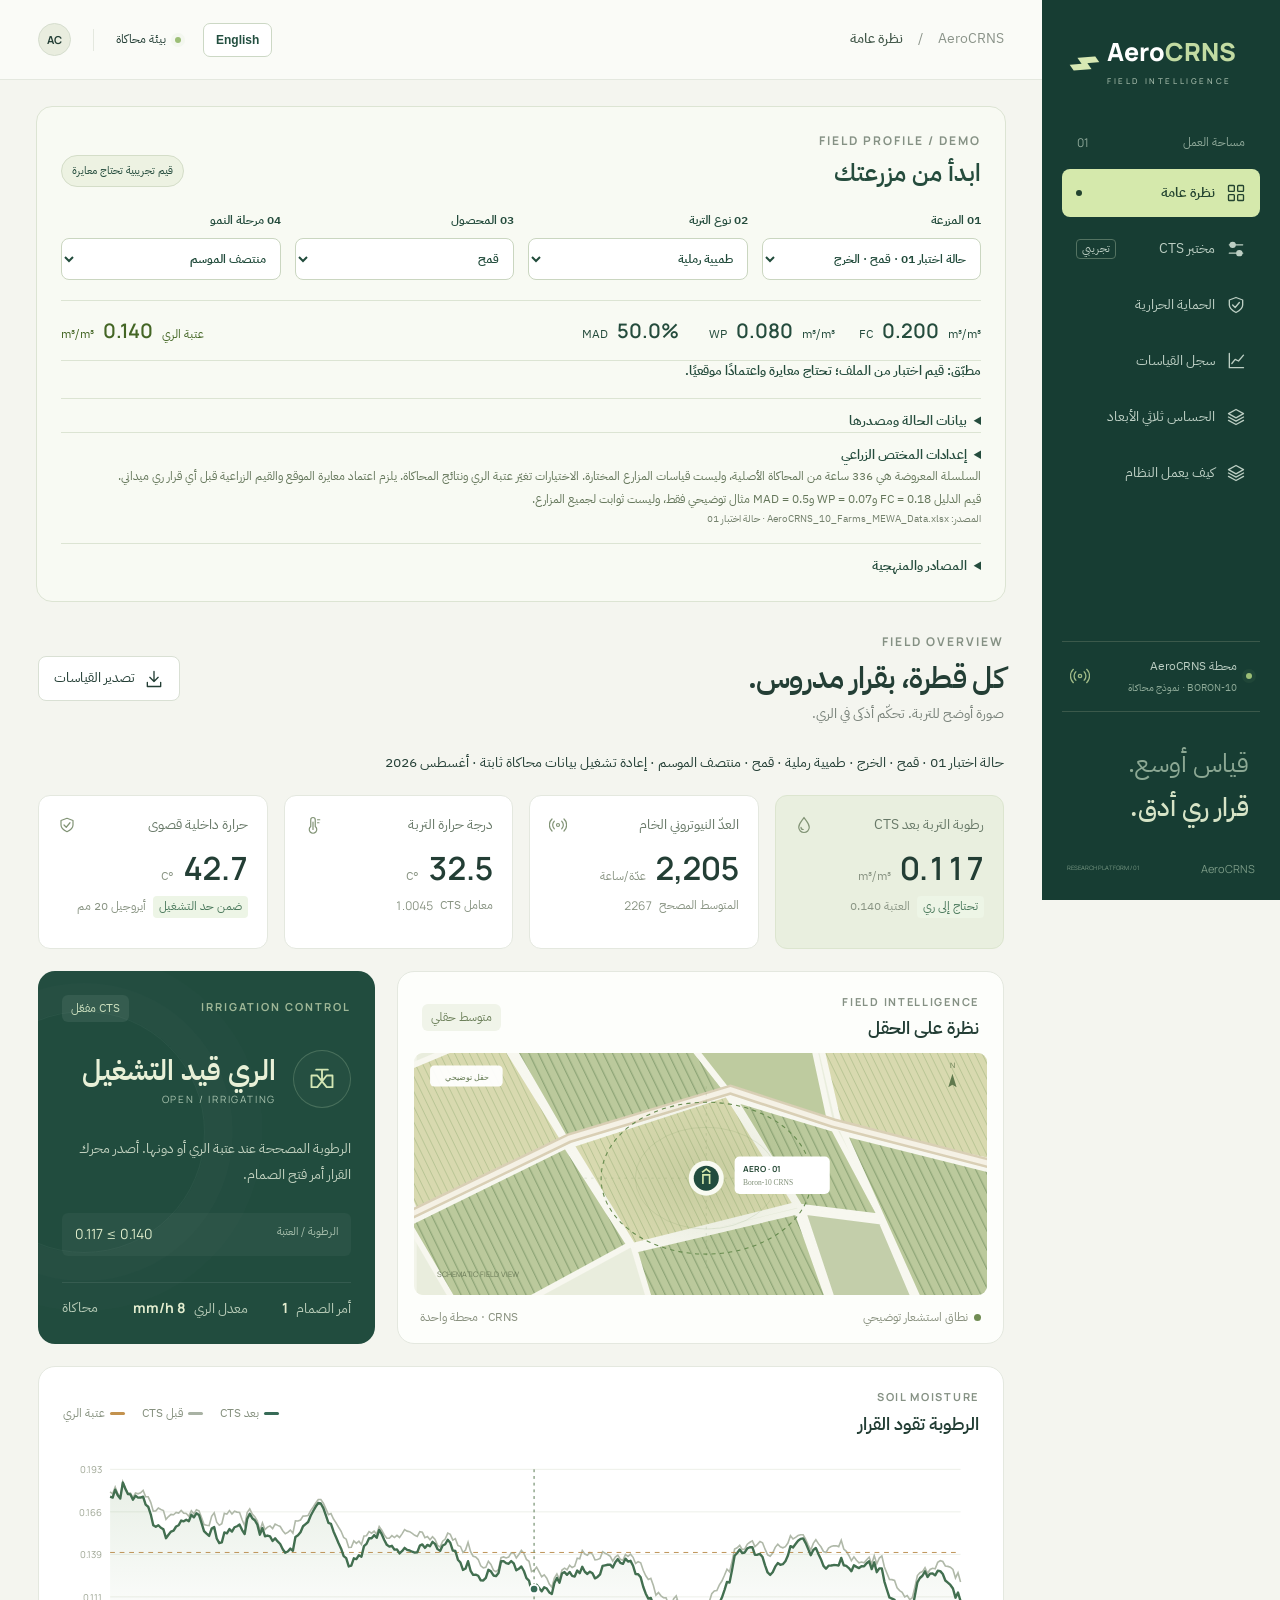
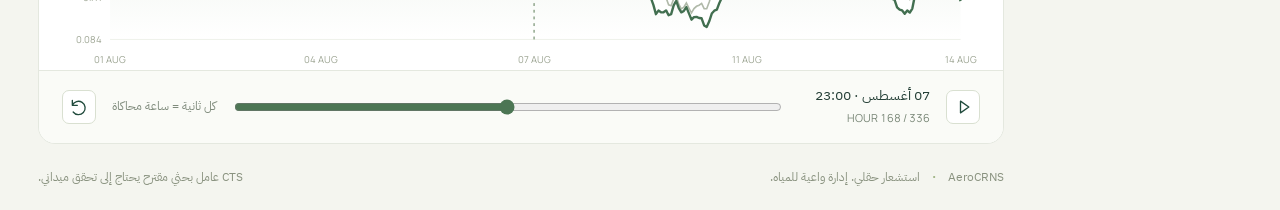
==== commit 9577db7f: "Remove legacy A B C farms from platform selection" ====
--- a/platform/index.html
+++ b/platform/index.html
@@ -7,10 +7,10 @@
 <link rel="icon" type="image/svg+xml" href="data:image/svg+xml,%3Csvg xmlns='http://www.w3.org/2000/svg' viewBox='0 0 64 64'%3E%3Crect width='64' height='64' rx='16' fill='%23173e35'/%3E%3Cpath d='M17 44C15 20 37 13 49 15C50 34 36 46 17 44Z' fill='%23c0d893'/%3E%3Cpath d='M16 49L39 26' stroke='%23f6f6ee' stroke-width='3'/%3E%3C/svg%3E">
 <link rel="stylesheet" href="style.css"><link rel="stylesheet" href="views.css"><link rel="stylesheet" href="refinements.css">
 <link rel="stylesheet" href="i18n.css?v=20260917">
-<script src="data.js" defer></script><script src="model.js" defer></script><script src="app.js?v=agronomy-20261007" defer></script>
+<script src="data.js" defer></script><script src="model.js" defer></script><script src="app.js?v=client-copy-20261007" defer></script>
 <link rel="stylesheet" href="agronomy.css?v=20261007">
-<script src="agronomy-data.js?v=20261007" defer></script><script src="agronomy.js?v=20261007" defer></script>
-<script src="i18n.js?v=agronomy-20261007" defer></script>
+<script src="agronomy-data.js?v=ten-only-20261007" defer></script><script src="agronomy.js?v=references-20261007" defer></script>
+<script src="i18n.js?v=client-copy-20261007" defer></script>
 </head>
 <body>
 <aside class="sidebar">
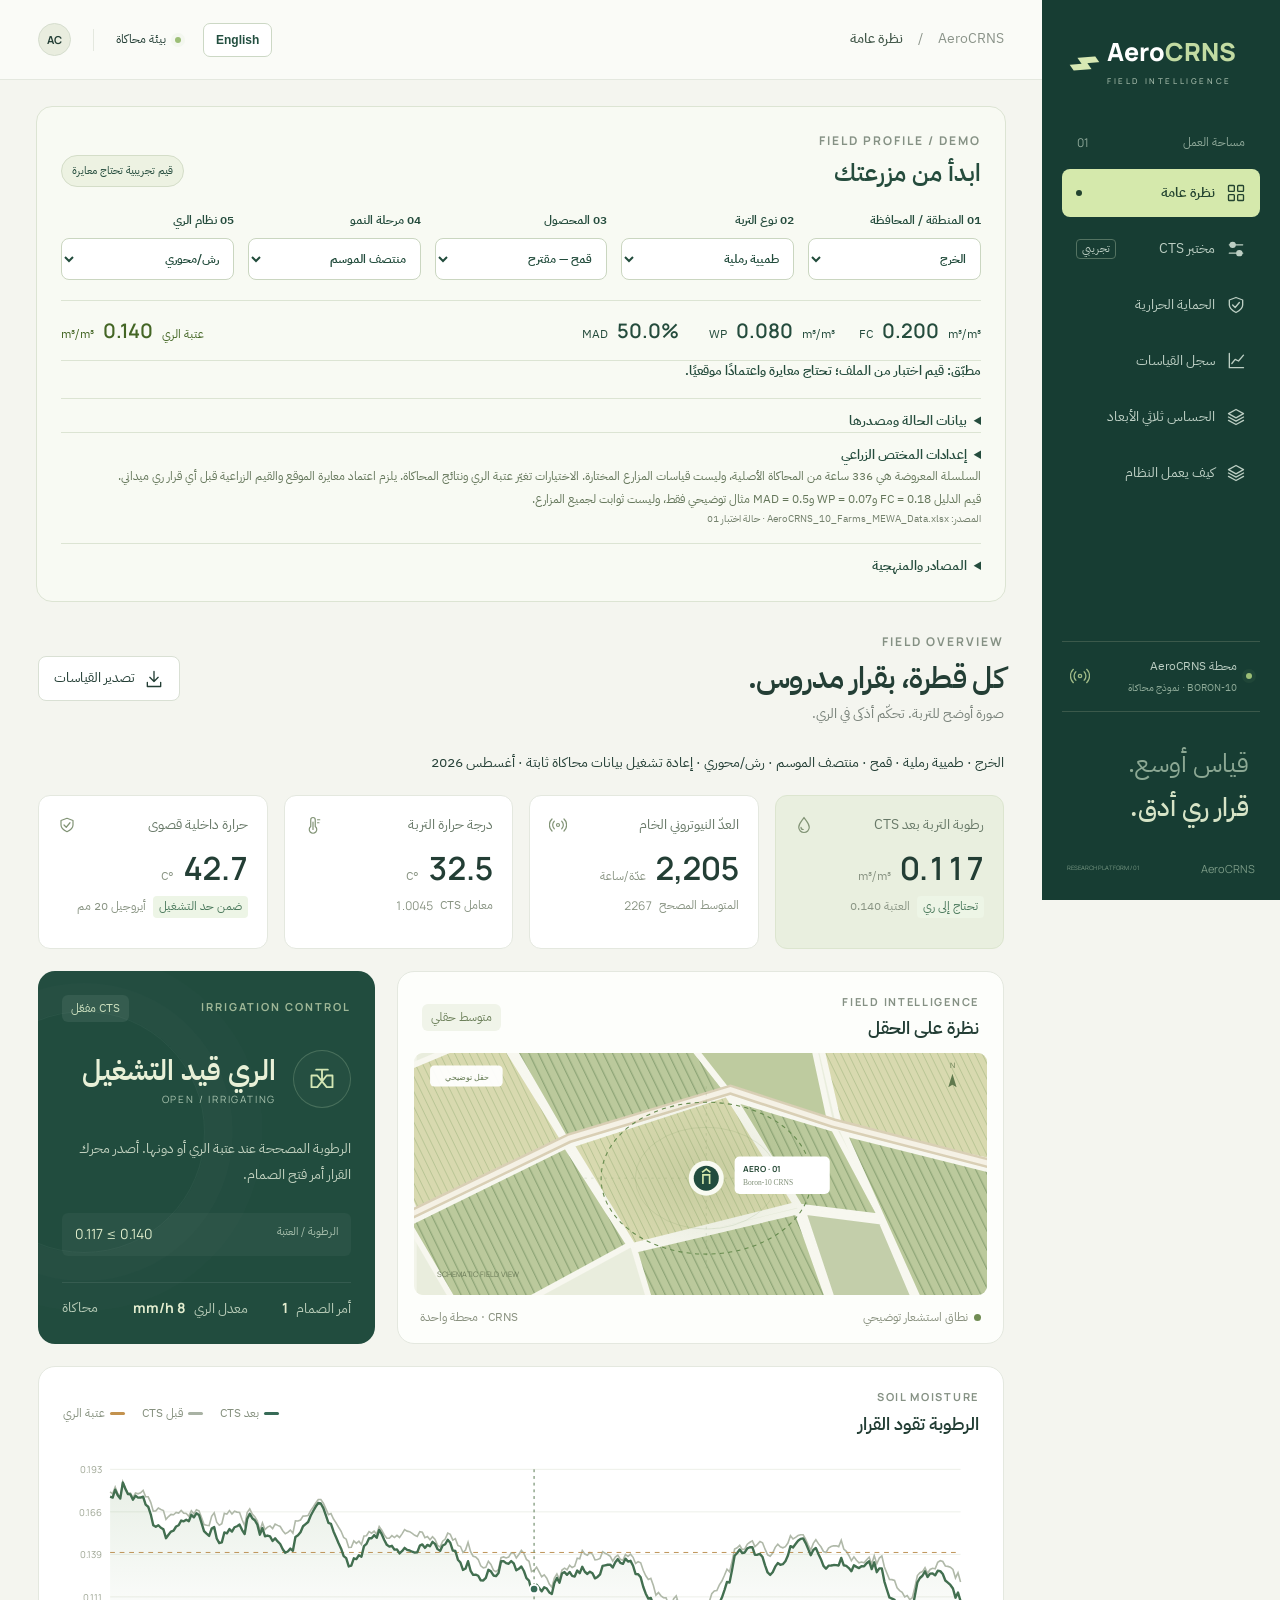
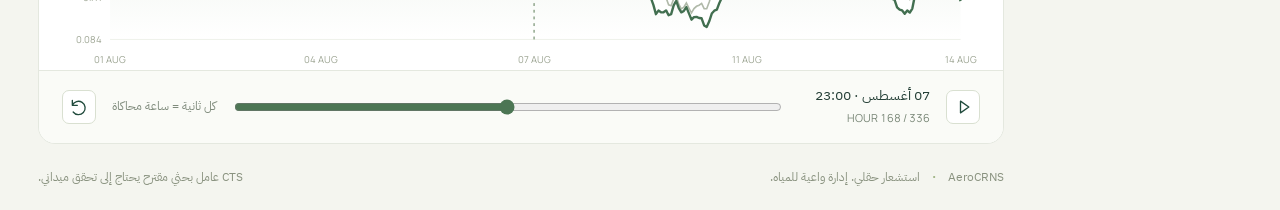
==== commit edfc4ede: "Separate location labels and suggest crops with irrigation selection" ====
--- a/platform/index.html
+++ b/platform/index.html
@@ -7,9 +7,9 @@
 <link rel="icon" type="image/svg+xml" href="data:image/svg+xml,%3Csvg xmlns='http://www.w3.org/2000/svg' viewBox='0 0 64 64'%3E%3Crect width='64' height='64' rx='16' fill='%23173e35'/%3E%3Cpath d='M17 44C15 20 37 13 49 15C50 34 36 46 17 44Z' fill='%23c0d893'/%3E%3Cpath d='M16 49L39 26' stroke='%23f6f6ee' stroke-width='3'/%3E%3C/svg%3E">
 <link rel="stylesheet" href="style.css"><link rel="stylesheet" href="views.css"><link rel="stylesheet" href="refinements.css">
 <link rel="stylesheet" href="i18n.css?v=20260917">
-<script src="data.js" defer></script><script src="model.js" defer></script><script src="app.js?v=client-copy-20261007" defer></script>
-<link rel="stylesheet" href="agronomy.css?v=20261007">
-<script src="agronomy-data.js?v=ten-only-20261007" defer></script><script src="agronomy.js?v=references-20261007" defer></script>
+<script src="data.js" defer></script><script src="model.js" defer></script><script src="app.js?v=location-irrigation-20261007" defer></script>
+<link rel="stylesheet" href="agronomy.css?v=location-irrigation-20261007">
+<script src="agronomy-data.js?v=ten-only-20261007" defer></script><script src="agronomy.js?v=location-irrigation-20261007" defer></script>
 <script src="i18n.js?v=client-copy-20261007" defer></script>
 </head>
 <body>
--- a/platform/agronomy.css
+++ b/platform/agronomy.css
@@ -1,3 +1,3 @@
-.agronomy{margin:26px 36px 0;padding:24px;background:#f8faf3;border:1px solid #dce4d3;border-radius:16px;color:#254c3d}.ag-heading{display:flex;justify-content:space-between;gap:16px;align-items:center}.ag-heading h2{margin:3px 0 18px;font-size:24px}.ag-badge{font-size:11px;border:1px solid #d4ddc8;padding:6px 10px;border-radius:20px;background:#edf2e2}.ag-selects{display:grid;grid-template-columns:repeat(4,minmax(0,1fr));gap:14px}.agronomy label{display:flex;flex-direction:column;gap:8px;font-size:12px;font-weight:600}.agronomy select,.agronomy input{width:100%;min-width:0;font:inherit;border:1px solid #cad6c0;border-radius:8px;background:white;padding:10px;color:#214b3b}.agronomy :is(select,input,button,summary):focus-visible{outline:2px solid #507b49;outline-offset:3px}.ag-values{display:flex;flex-wrap:wrap;gap:12px 24px;margin-top:20px;padding:16px 0;border-block:1px solid #dce4d3;font-size:12px}.ag-values b{font:600 20px Manrope,sans-serif;margin:0 6px}.ag-trigger{margin-inline-start:auto;color:#446625}.ag-status{font-size:13px;font-weight:600}.agronomy details{border-top:1px solid #dce4d3;padding-top:12px}.agronomy summary{cursor:pointer;font-size:13px;font-weight:600}.agronomy form p,.ag-note{font-size:12px;line-height:1.9;color:#64765a}.ag-edit{display:flex;flex-wrap:wrap;align-items:end;gap:12px}.ag-edit label{flex:1;min-width:130px}.ag-edit .btn{min-height:42px}.ag-source{display:block;font-size:10px;overflow-wrap:anywhere;color:#74816d}.agronomy #ag-error{color:#9a432f}.agronomy~main[hidden]{display:none!important}@media(max-width:850px){.agronomy{margin:18px 18px 0;padding:18px}.ag-selects{grid-template-columns:repeat(2,minmax(0,1fr))}.ag-heading{align-items:flex-start}.ag-badge{max-width:150px}.ag-trigger{margin-inline-start:0}}@media(max-width:450px){.ag-selects{grid-template-columns:1fr}.ag-heading{display:block}.ag-badge{display:inline-block;margin-bottom:16px;max-width:none}.ag-values{gap:14px}.ag-heading h2{margin-bottom:10px}}
+.agronomy{margin:26px 36px 0;padding:24px;background:#f8faf3;border:1px solid #dce4d3;border-radius:16px;color:#254c3d}.ag-heading{display:flex;justify-content:space-between;gap:16px;align-items:center}.ag-heading h2{margin:3px 0 18px;font-size:24px}.ag-badge{font-size:11px;border:1px solid #d4ddc8;padding:6px 10px;border-radius:20px;background:#edf2e2}.ag-selects{display:grid;grid-template-columns:repeat(5,minmax(0,1fr));gap:14px}.agronomy label{display:flex;flex-direction:column;gap:8px;font-size:12px;font-weight:600}.agronomy select,.agronomy input{width:100%;min-width:0;font:inherit;border:1px solid #cad6c0;border-radius:8px;background:white;padding:10px;color:#214b3b}.agronomy :is(select,input,button,summary):focus-visible{outline:2px solid #507b49;outline-offset:3px}.ag-values{display:flex;flex-wrap:wrap;gap:12px 24px;margin-top:20px;padding:16px 0;border-block:1px solid #dce4d3;font-size:12px}.ag-values b{font:600 20px Manrope,sans-serif;margin:0 6px}.ag-trigger{margin-inline-start:auto;color:#446625}.ag-status{font-size:13px;font-weight:600}.agronomy details{border-top:1px solid #dce4d3;padding-top:12px}.agronomy summary{cursor:pointer;font-size:13px;font-weight:600}.agronomy form p,.ag-note{font-size:12px;line-height:1.9;color:#64765a}.ag-edit{display:flex;flex-wrap:wrap;align-items:end;gap:12px}.ag-edit label{flex:1;min-width:130px}.ag-edit .btn{min-height:42px}.ag-source{display:block;font-size:10px;overflow-wrap:anywhere;color:#74816d}.agronomy #ag-error{color:#9a432f}.agronomy~main[hidden]{display:none!important}@media(max-width:850px){.agronomy{margin:18px 18px 0;padding:18px}.ag-selects{grid-template-columns:repeat(2,minmax(0,1fr))}.ag-heading{align-items:flex-start}.ag-badge{max-width:150px}.ag-trigger{margin-inline-start:0}}@media(max-width:450px){.ag-selects{grid-template-columns:1fr}.ag-heading{display:block}.ag-badge{display:inline-block;margin-bottom:16px;max-width:none}.ag-values{gap:14px}.ag-heading h2{margin-bottom:10px}}
 
 .ag-case,.ag-references{margin-top:16px}.ag-case-grid{display:grid;grid-template-columns:repeat(auto-fit,minmax(180px,1fr));gap:14px}.ag-case-grid dt{font-size:11px;color:#687761}.ag-case-grid dd{margin:5px 0;font-size:13px}.ag-case a,.ag-references a{color:#315b43;text-decoration:underline;text-underline-offset:4px;overflow-wrap:anywhere;font-size:13px}.ag-case .btn{margin:12px}.ag-references li{margin:14px 0;line-height:1.8}.ag-references li small{display:block;font-size:11px;color:#687761}
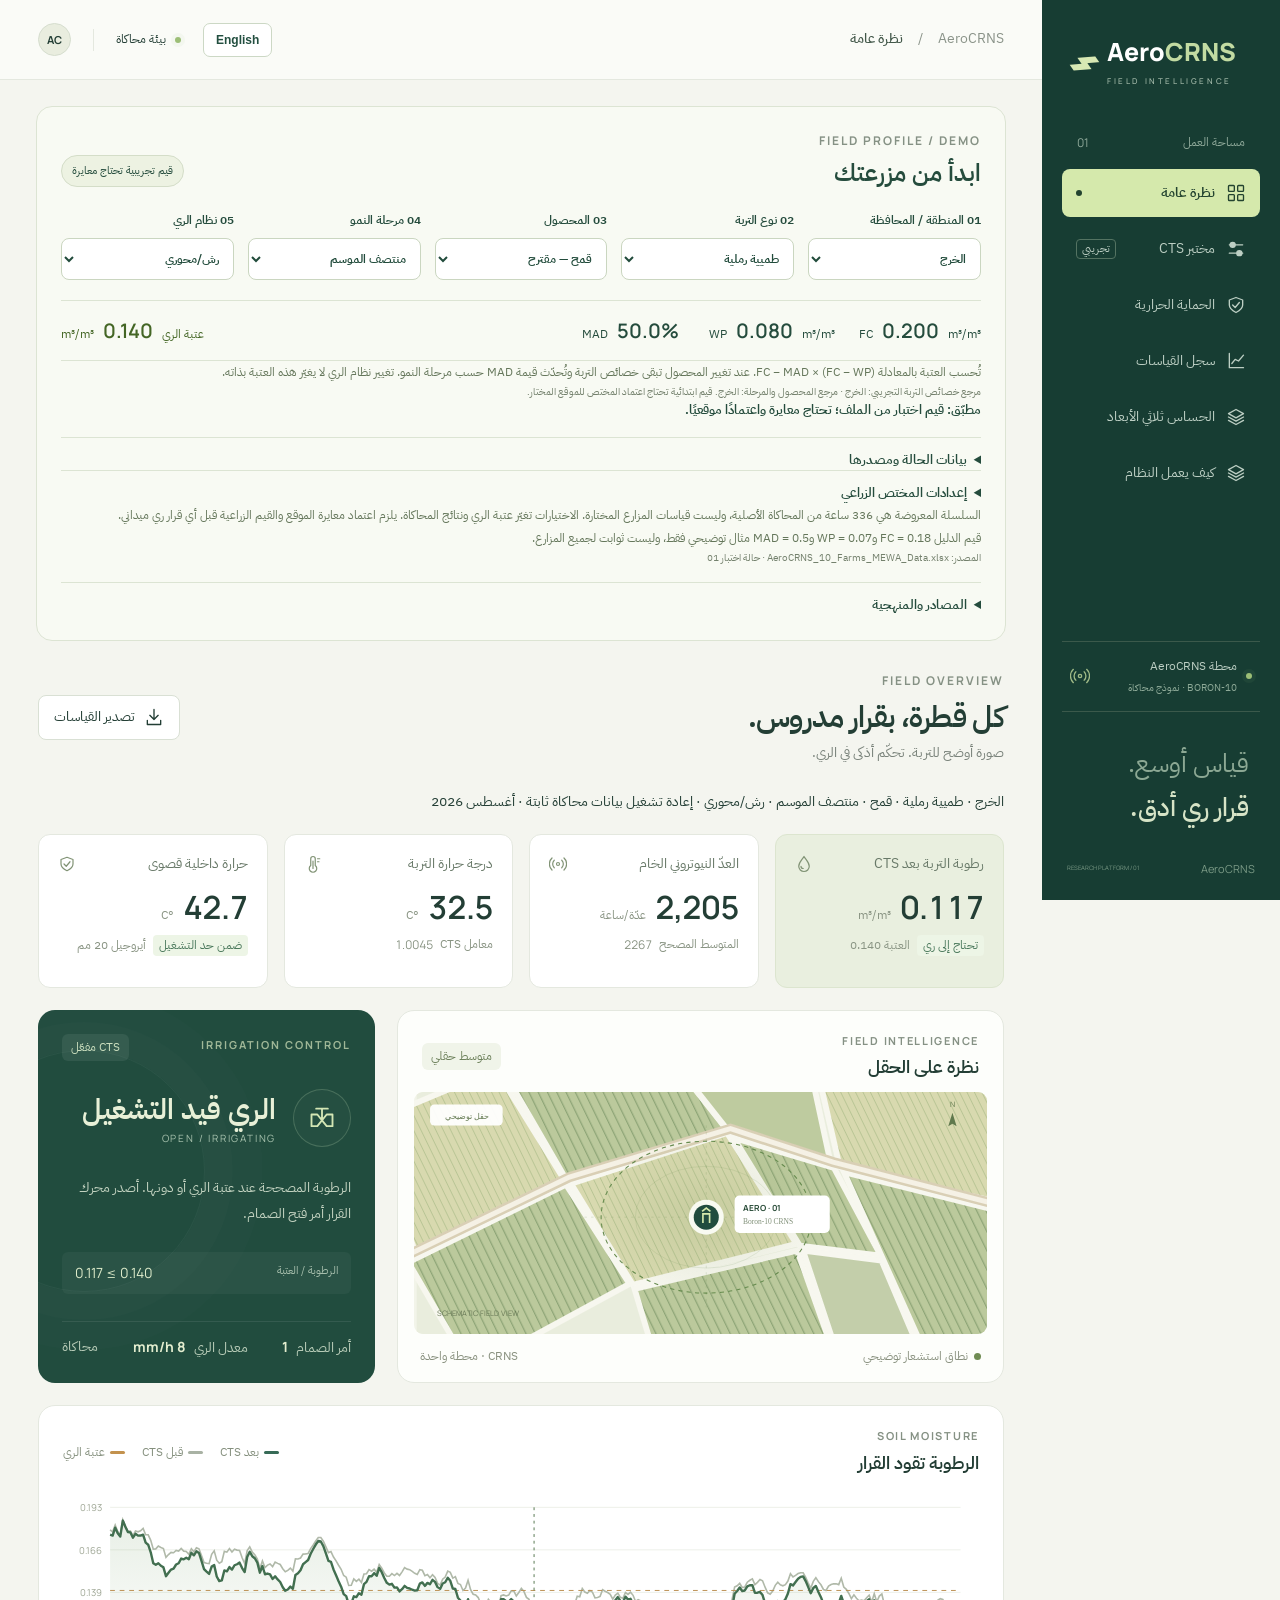
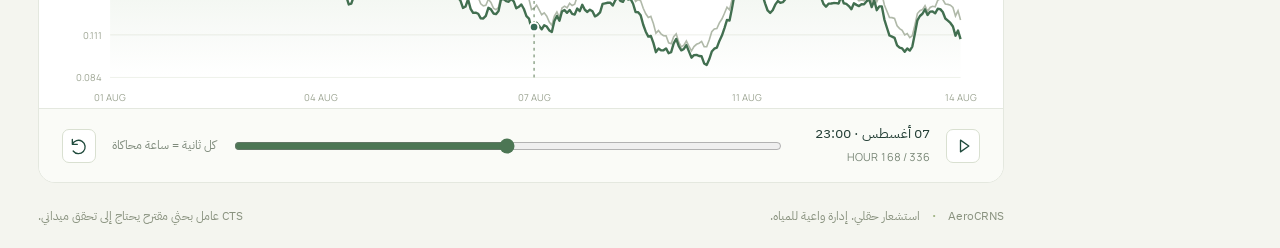
==== commit f9daaf46: "Calculate irrigation thresholds across independent crop and soil selections" ====
--- a/platform/index.html
+++ b/platform/index.html
@@ -9,7 +9,7 @@
 <link rel="stylesheet" href="i18n.css?v=20260917">
 <script src="data.js" defer></script><script src="model.js" defer></script><script src="app.js?v=location-irrigation-20261007" defer></script>
 <link rel="stylesheet" href="agronomy.css?v=location-irrigation-20261007">
-<script src="agronomy-data.js?v=ten-only-20261007" defer></script><script src="agronomy.js?v=location-irrigation-20261007" defer></script>
+<script src="agronomy-data.js?v=ten-only-20261007" defer></script><script src="agronomy.js?v=independent-inputs-20261007" defer></script>
 <script src="i18n.js?v=client-copy-20261007" defer></script>
 </head>
 <body>
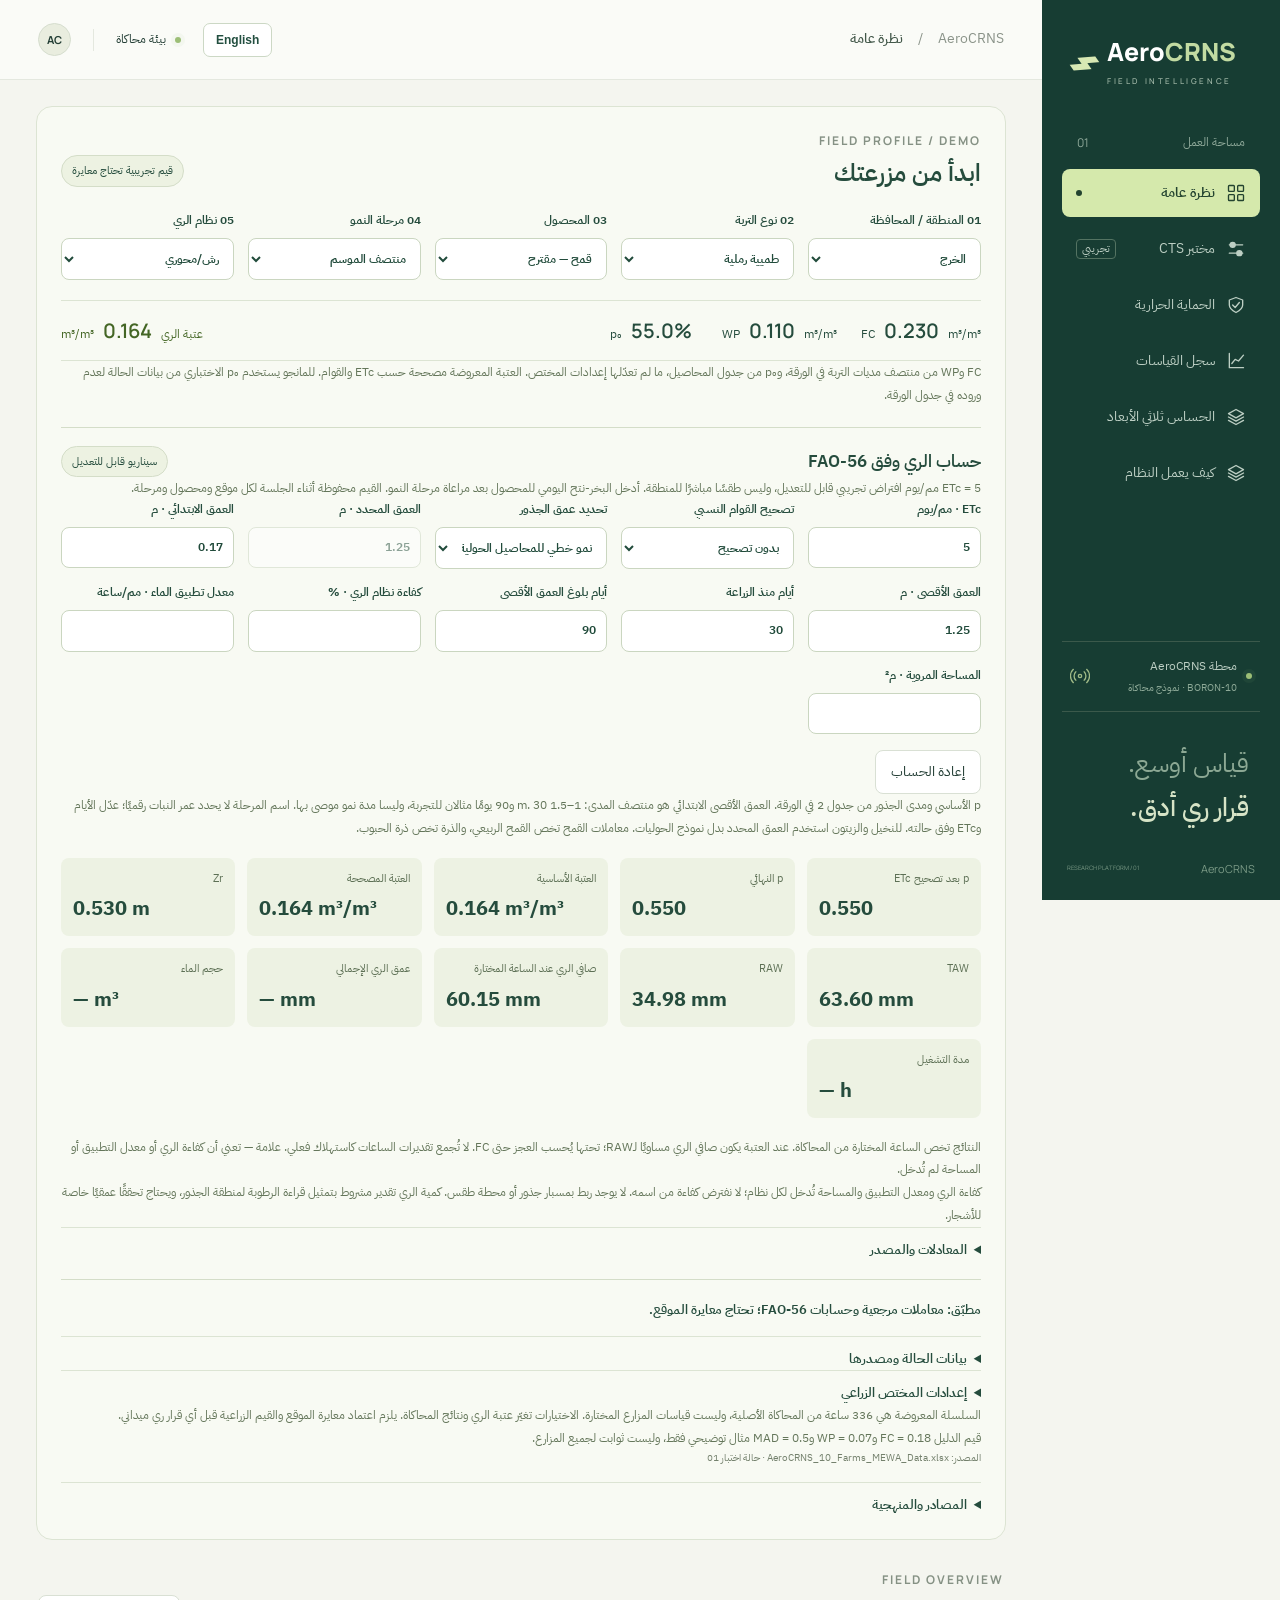
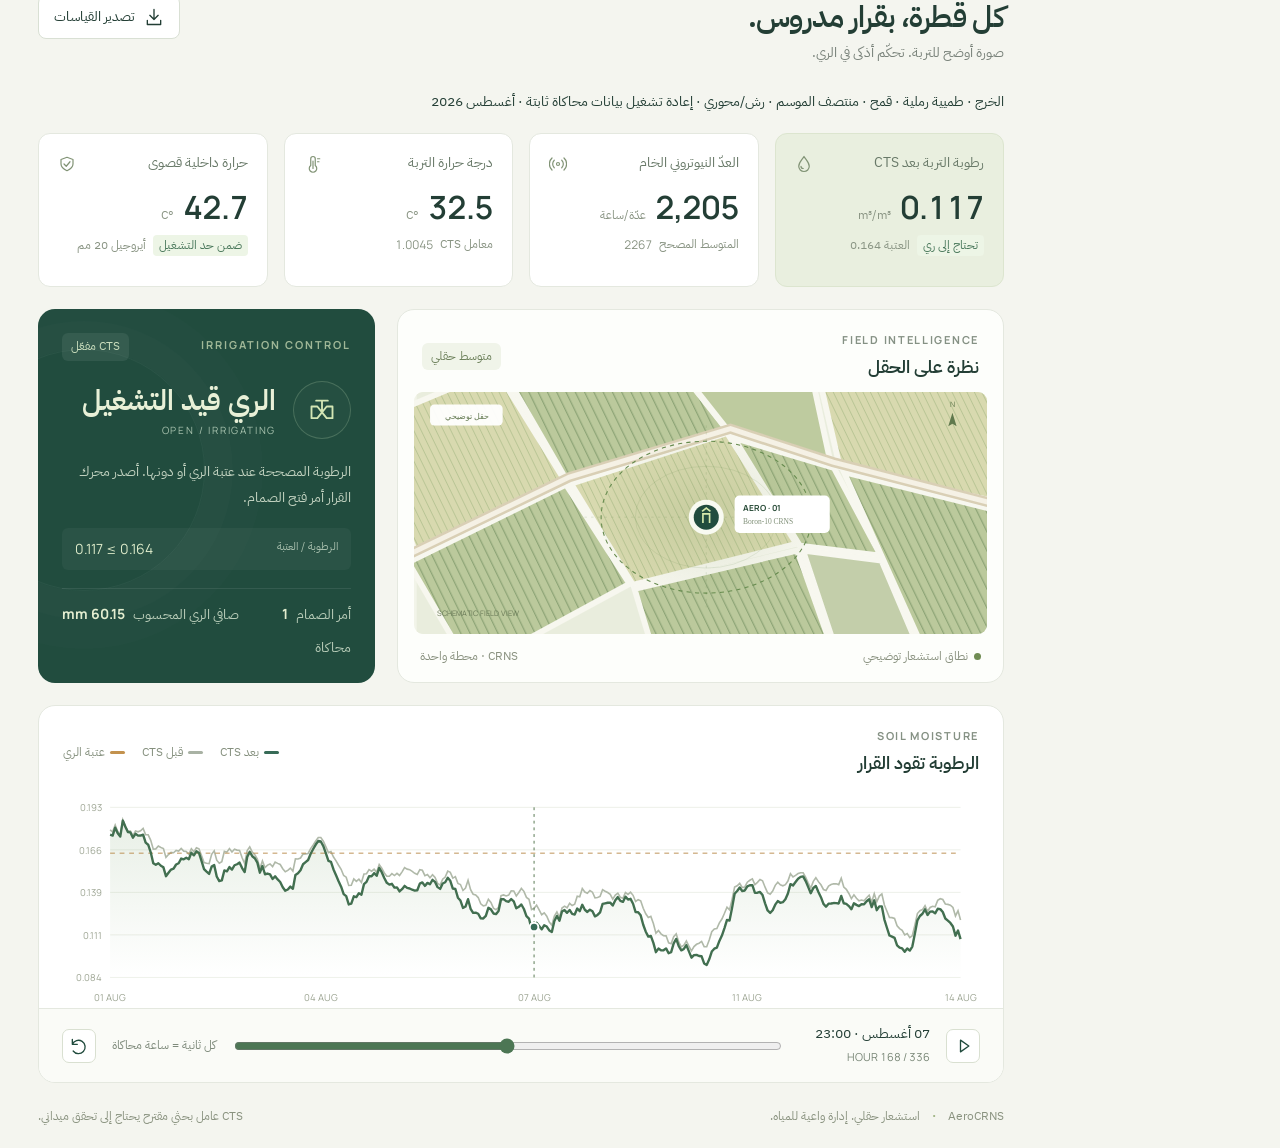
==== commit 4321face: "Calculate irrigation planning from supplied FAO-56 equations" ====
--- a/platform/index.html
+++ b/platform/index.html
@@ -7,10 +7,10 @@
 <link rel="icon" type="image/svg+xml" href="data:image/svg+xml,%3Csvg xmlns='http://www.w3.org/2000/svg' viewBox='0 0 64 64'%3E%3Crect width='64' height='64' rx='16' fill='%23173e35'/%3E%3Cpath d='M17 44C15 20 37 13 49 15C50 34 36 46 17 44Z' fill='%23c0d893'/%3E%3Cpath d='M16 49L39 26' stroke='%23f6f6ee' stroke-width='3'/%3E%3C/svg%3E">
 <link rel="stylesheet" href="style.css"><link rel="stylesheet" href="views.css"><link rel="stylesheet" href="refinements.css">
 <link rel="stylesheet" href="i18n.css?v=20260917">
-<script src="data.js" defer></script><script src="model.js" defer></script><script src="app.js?v=location-irrigation-20261007" defer></script>
-<link rel="stylesheet" href="agronomy.css?v=location-irrigation-20261007">
-<script src="agronomy-data.js?v=ten-only-20261007" defer></script><script src="agronomy.js?v=independent-inputs-20261007" defer></script>
-<script src="i18n.js?v=client-copy-20261007" defer></script>
+<script src="fao.js?v=20261007" defer></script><script src="data.js" defer></script><script src="model.js?v=fao-20261007" defer></script><script src="app.js?v=fao-20261007" defer></script>
+<link rel="stylesheet" href="agronomy.css?v=fao-20261007">
+<script src="fao-planner.js?v=20261007" defer></script><script src="agronomy-data.js?v=ten-only-20261007" defer></script><script src="agronomy.js?v=fao-20261007" defer></script>
+<script src="i18n.js?v=fao-20261007" defer></script>
 </head>
 <body>
 <aside class="sidebar">
--- a/platform/agronomy.css
+++ b/platform/agronomy.css
@@ -1,3 +1,5 @@
 .agronomy{margin:26px 36px 0;padding:24px;background:#f8faf3;border:1px solid #dce4d3;border-radius:16px;color:#254c3d}.ag-heading{display:flex;justify-content:space-between;gap:16px;align-items:center}.ag-heading h2{margin:3px 0 18px;font-size:24px}.ag-badge{font-size:11px;border:1px solid #d4ddc8;padding:6px 10px;border-radius:20px;background:#edf2e2}.ag-selects{display:grid;grid-template-columns:repeat(5,minmax(0,1fr));gap:14px}.agronomy label{display:flex;flex-direction:column;gap:8px;font-size:12px;font-weight:600}.agronomy select,.agronomy input{width:100%;min-width:0;font:inherit;border:1px solid #cad6c0;border-radius:8px;background:white;padding:10px;color:#214b3b}.agronomy :is(select,input,button,summary):focus-visible{outline:2px solid #507b49;outline-offset:3px}.ag-values{display:flex;flex-wrap:wrap;gap:12px 24px;margin-top:20px;padding:16px 0;border-block:1px solid #dce4d3;font-size:12px}.ag-values b{font:600 20px Manrope,sans-serif;margin:0 6px}.ag-trigger{margin-inline-start:auto;color:#446625}.ag-status{font-size:13px;font-weight:600}.agronomy details{border-top:1px solid #dce4d3;padding-top:12px}.agronomy summary{cursor:pointer;font-size:13px;font-weight:600}.agronomy form p,.ag-note{font-size:12px;line-height:1.9;color:#64765a}.ag-edit{display:flex;flex-wrap:wrap;align-items:end;gap:12px}.ag-edit label{flex:1;min-width:130px}.ag-edit .btn{min-height:42px}.ag-source{display:block;font-size:10px;overflow-wrap:anywhere;color:#74816d}.agronomy #ag-error{color:#9a432f}.agronomy~main[hidden]{display:none!important}@media(max-width:850px){.agronomy{margin:18px 18px 0;padding:18px}.ag-selects{grid-template-columns:repeat(2,minmax(0,1fr))}.ag-heading{align-items:flex-start}.ag-badge{max-width:150px}.ag-trigger{margin-inline-start:0}}@media(max-width:450px){.ag-selects{grid-template-columns:1fr}.ag-heading{display:block}.ag-badge{display:inline-block;margin-bottom:16px;max-width:none}.ag-values{gap:14px}.ag-heading h2{margin-bottom:10px}}
 
 .ag-case,.ag-references{margin-top:16px}.ag-case-grid{display:grid;grid-template-columns:repeat(auto-fit,minmax(180px,1fr));gap:14px}.ag-case-grid dt{font-size:11px;color:#687761}.ag-case-grid dd{margin:5px 0;font-size:13px}.ag-case a,.ag-references a{color:#315b43;text-decoration:underline;text-underline-offset:4px;overflow-wrap:anywhere;font-size:13px}.ag-case .btn{margin:12px}.ag-references li{margin:14px 0;line-height:1.8}.ag-references li small{display:block;font-size:11px;color:#687761}
+
+.fao-planner{border-block:1px solid #d4ddc8;margin:20px 0;padding:18px 0}.fao-inputs{grid-template-columns:repeat(auto-fit,minmax(165px,1fr));margin-bottom:16px}.fao-output-grid{display:grid;grid-template-columns:repeat(auto-fit,minmax(150px,1fr));gap:12px;margin:18px 0}.fao-output-grid div{padding:12px;background:#edf2e3;border-radius:8px}.fao-output-grid small{display:block;color:#5d7055;font-size:11px}.fao-output-grid strong{display:block;font-size:20px;margin-top:5px}.fao-planner input:disabled{opacity:.5}.fao-planner #fao-error{color:#9a432f}.fao-planner details p{font-size:12px;line-height:1.9;overflow-wrap:anywhere}
